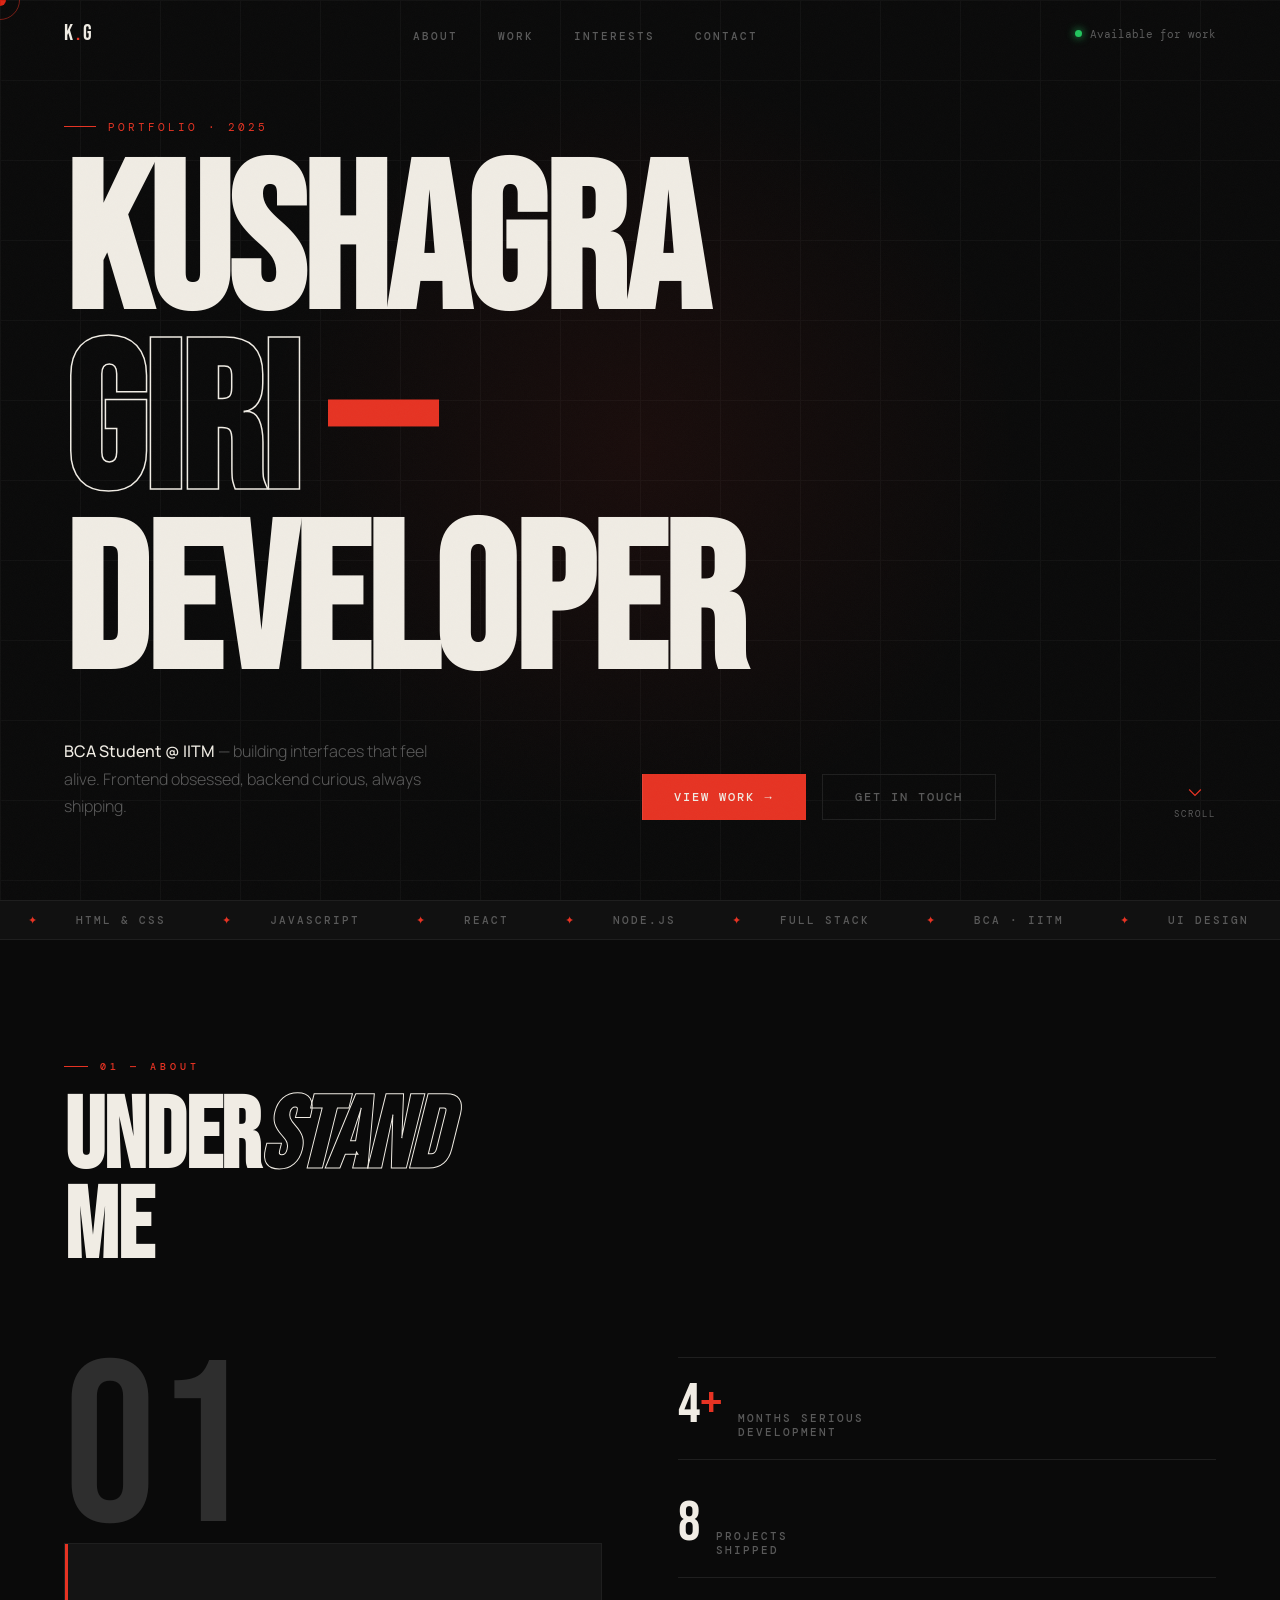
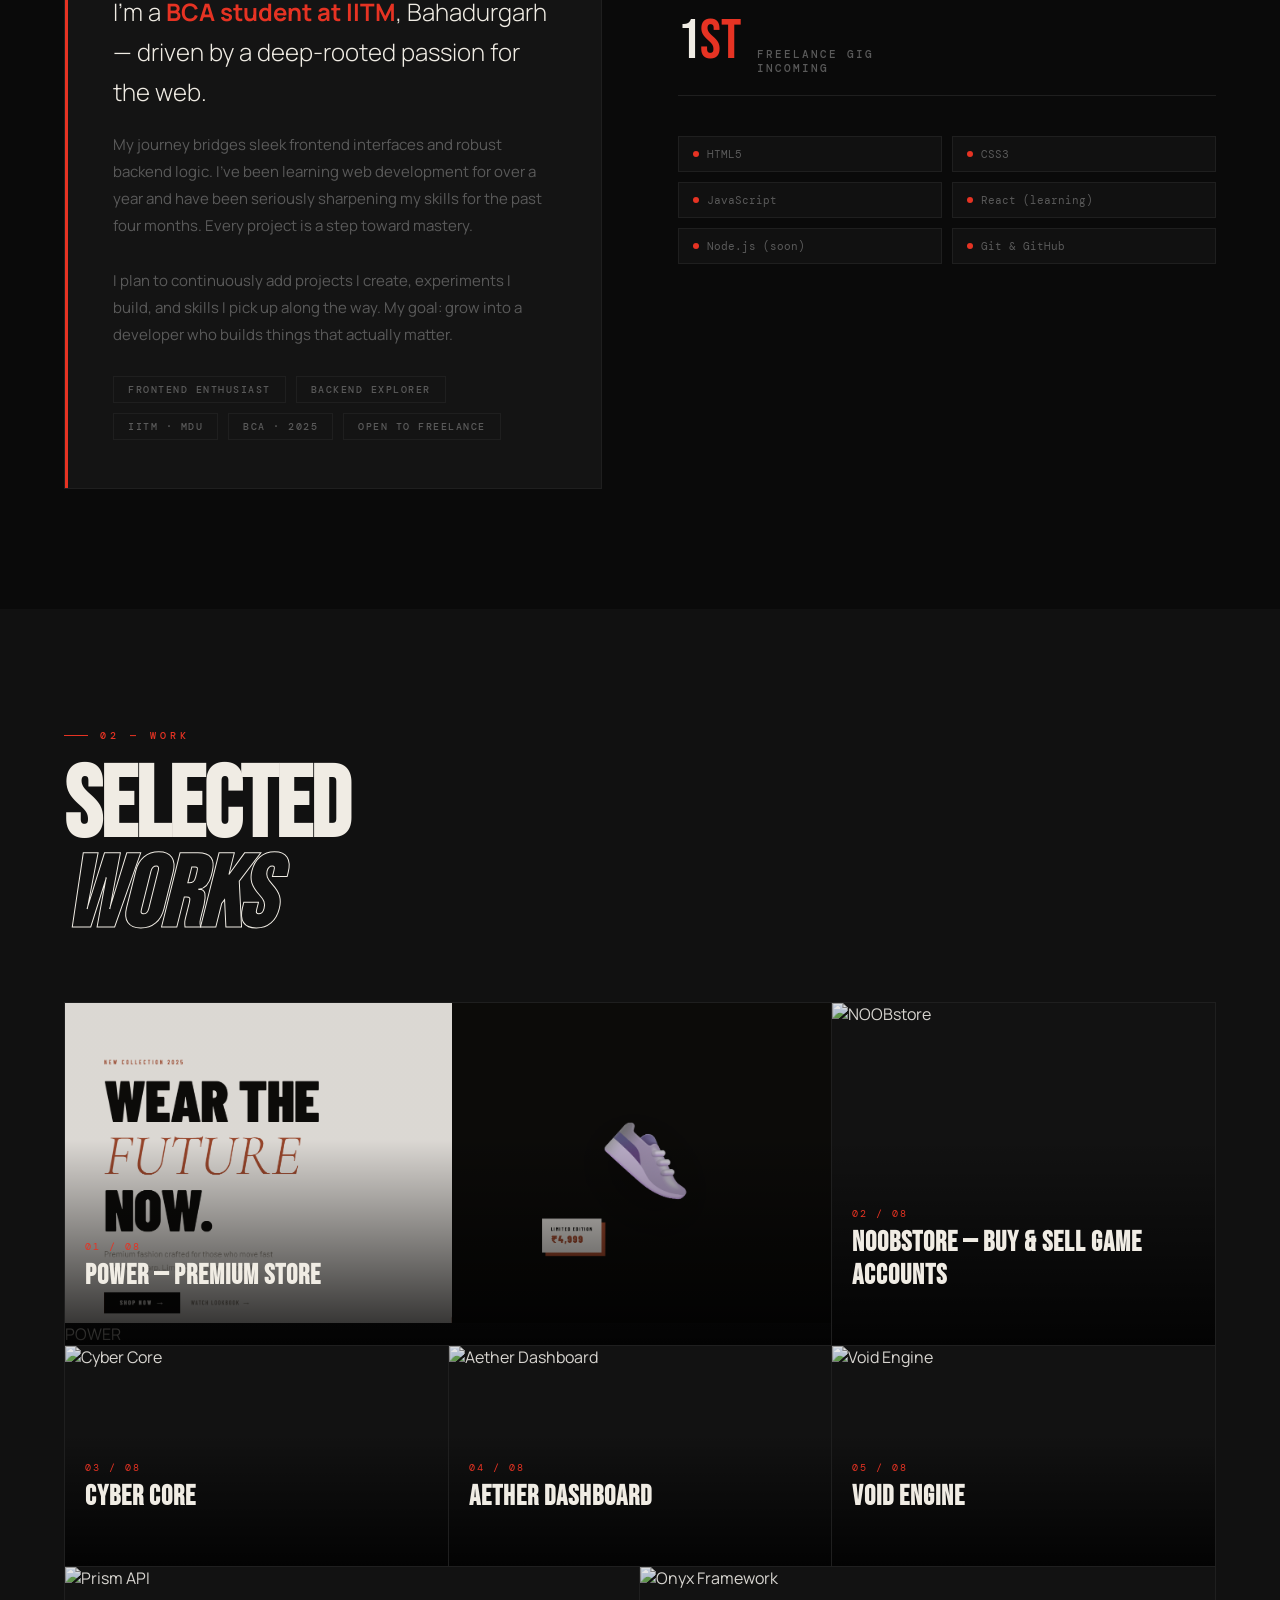
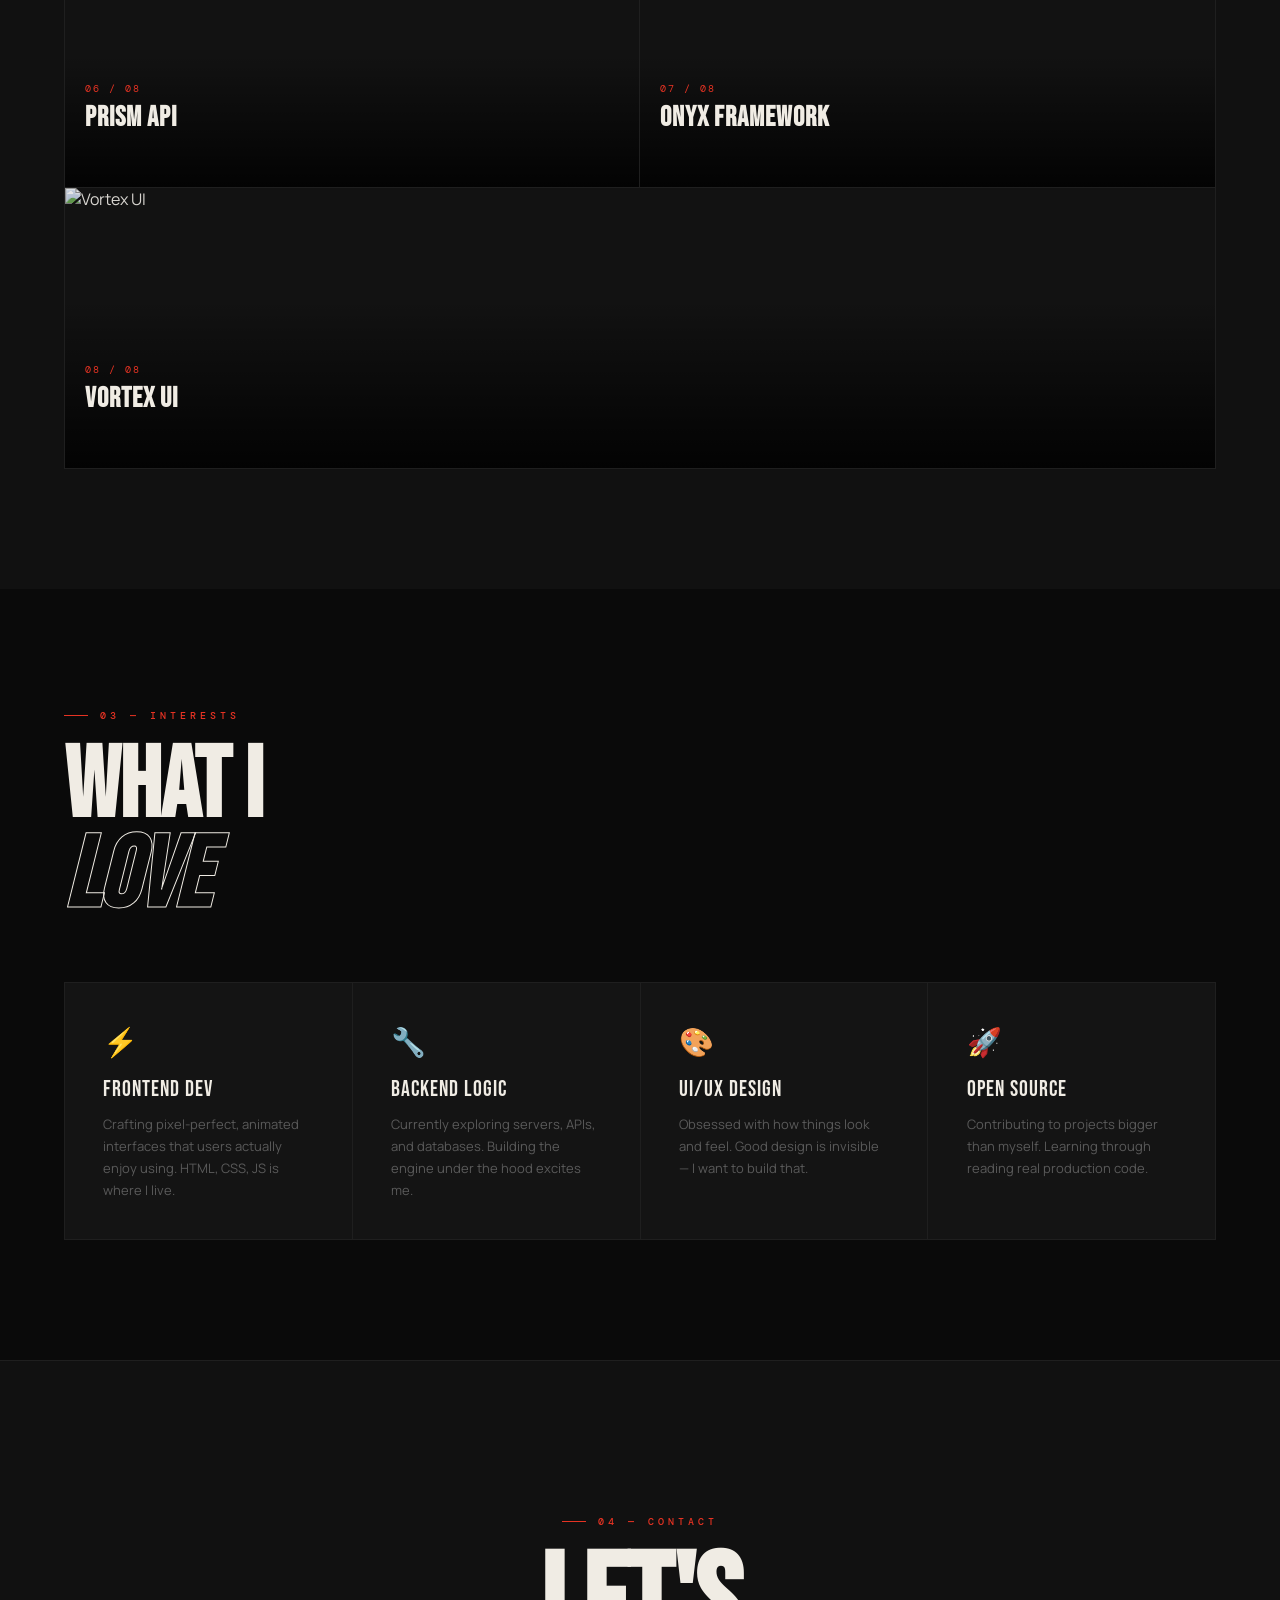
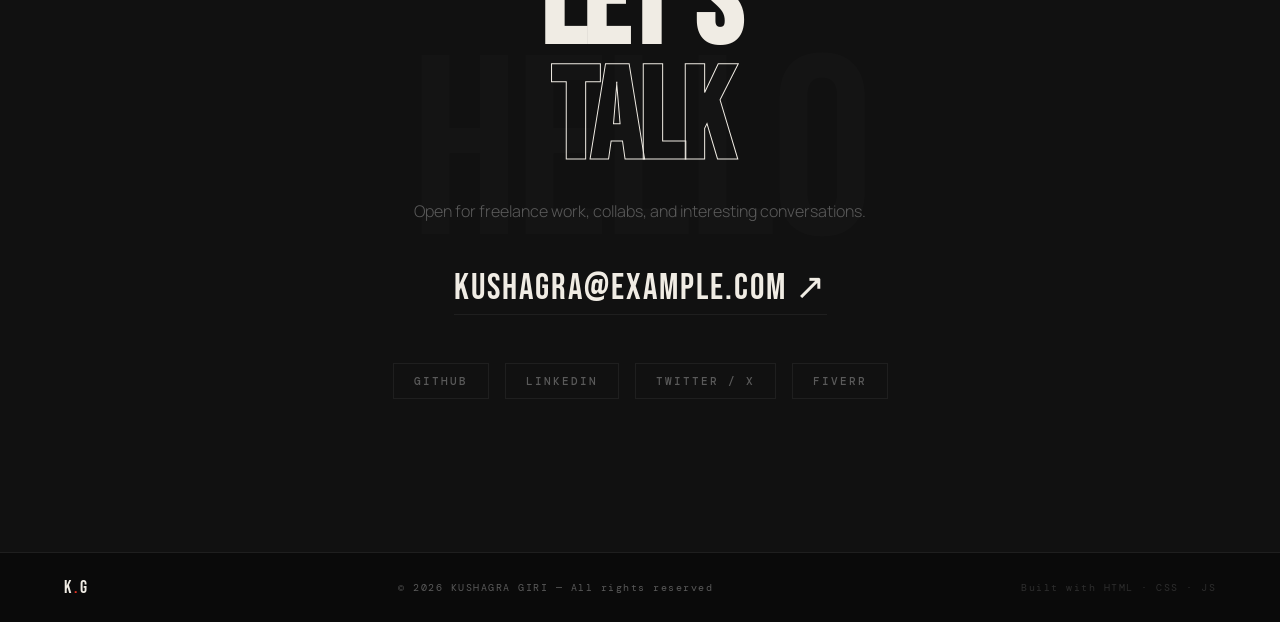
==== index.html @ 081596a1 "Update index.html" ====
<!DOCTYPE html>
<html lang="en">
<head>
<meta charset="UTF-8">
<meta name="viewport" content="width=device-width, initial-scale=1.0">
<title>Kushagra Giri — Developer</title>
<link rel="preconnect" href="https://fonts.googleapis.com">
<link href="https://fonts.googleapis.com/css2?family=Bebas+Neue&family=DM+Mono:ital,wght@0,300;0,400;0,500;1,300&family=Manrope:wght@300;400;500;600;700;800&display=swap" rel="stylesheet">
<style>

/* ══════════════════════════════════════
   RESET & ROOT
══════════════════════════════════════ */
*, *::before, *::after { margin:0; padding:0; box-sizing:border-box; }

:root {
  --bg:      #0a0a0a;
  --surface: #111111;
  --card:    #141414;
  --border:  #1f1f1f;
  --red:     #e63323;
  --red-dim: rgba(230,51,35,0.12);
  --white:   #f0ece4;
  --mid:     #5a5a5a;
  --muted:   #2e2e2e;
  --ease:    cubic-bezier(0.16,1,0.3,1);
  --mono:    'DM Mono', monospace;
  --display: 'Bebas Neue', sans-serif;
  --body:    'Manrope', sans-serif;
}

html { scroll-behavior: smooth; }

body {
  background: var(--bg);
  color: var(--white);
  font-family: var(--body);
  font-weight: 400;
  overflow-x: hidden;
  cursor: none;
}

/* ══════════════════════════════════════
   CURSOR
══════════════════════════════════════ */
#cur {
  position: fixed; top:0; left:0; z-index:9999;
  width:12px; height:12px;
  background: var(--red);
  border-radius: 50%;
  pointer-events: none;
  transform: translate(-50%,-50%);
  transition: width .3s var(--ease), height .3s var(--ease);
  mix-blend-mode: difference;
}
#cur-ring {
  position: fixed; top:0; left:0; z-index:9998;
  width:40px; height:40px;
  border: 1px solid rgba(230,51,35,0.5);
  border-radius: 50%;
  pointer-events: none;
  transform: translate(-50%,-50%);
  transition: width .4s var(--ease), height .4s var(--ease);
}
body:has(a:hover) #cur,
body:has(button:hover) #cur { width:6px; height:6px; }
body:has(a:hover) #cur-ring,
body:has(button:hover) #cur-ring { width:56px; height:56px; }

@media (hover:none) { #cur, #cur-ring { display:none; } body { cursor:auto; } }

/* ══════════════════════════════════════
   NOISE OVERLAY
══════════════════════════════════════ */
body::before {
  content:'';
  position:fixed; inset:0; z-index:9990;
  pointer-events: none;
  opacity: 0.025;
  background-image: url("data:image/svg+xml,%3Csvg viewBox='0 0 256 256' xmlns='http://www.w3.org/2000/svg'%3E%3Cfilter id='noise'%3E%3CfeTurbulence type='fractalNoise' baseFrequency='0.9' numOctaves='4' stitchTiles='stitch'/%3E%3C/filter%3E%3Crect width='100%25' height='100%25' filter='url(%23noise)'/%3E%3C/svg%3E");
  background-size: 180px;
}

/* ══════════════════════════════════════
   NAVBAR
══════════════════════════════════════ */
.navbar {
  position: fixed; top:0; left:0; right:0; z-index:500;
  display: flex; align-items:center; justify-content:space-between;
  padding: 20px 5vw;
  transition: background .4s, border-color .4s;
  border-bottom: 1px solid transparent;
}
.navbar.scrolled {
  background: rgba(10,10,10,0.92);
  backdrop-filter: blur(16px);
  border-color: var(--border);
}

.nav-logo {
  font-family: var(--display);
  font-size: 22px;
  letter-spacing: 3px;
  color: var(--white);
  text-decoration: none;
}
.nav-logo span { color: var(--red); }

.nav-links {
  display: flex; gap:40px; list-style:none;
}
.nav-links a {
  font-family: var(--mono);
  font-size: 11px;
  font-weight: 500;
  letter-spacing: 2px;
  text-transform: uppercase;
  color: var(--mid);
  text-decoration: none;
  transition: color .2s;
  position: relative;
}
.nav-links a:hover { color: var(--white); }
.nav-links a::after {
  content:'';
  position:absolute; bottom:-3px; left:0;
  width:0; height:1px;
  background: var(--red);
  transition: width .3s var(--ease);
}
.nav-links a:hover::after { width:100%; }

.nav-status {
  display: flex; align-items:center; gap:8px;
  font-family: var(--mono);
  font-size: 11px;
  color: var(--mid);
}
.status-dot {
  width:7px; height:7px; border-radius:50%;
  background: #22c55e;
  box-shadow: 0 0 8px #22c55e;
  animation: pulse-dot 2s ease-in-out infinite;
}
@keyframes pulse-dot {
  0%,100% { opacity:1; }
  50%      { opacity:0.4; }
}

.hamburger {
  display:none; flex-direction:column; gap:5px;
  background:none; border:none; cursor:none;
}
.hamburger span { display:block; width:22px; height:1.5px; background:var(--white); transition: all .3s; }

/* ══════════════════════════════════════
   HERO
══════════════════════════════════════ */
.hero {
  min-height: 100vh;
  display: flex; align-items: flex-end;
  padding: 0 5vw clamp(48px,8vw,80px);
  position: relative;
  overflow: hidden;
}

/* background grid */
.hero::before {
  content:'';
  position:absolute; inset:0;
  background-image:
    linear-gradient(var(--border) 1px, transparent 1px),
    linear-gradient(90deg, var(--border) 1px, transparent 1px);
  background-size: 80px 80px;
  opacity:0.4;
  animation: gridMove 20s linear infinite;
}
@keyframes gridMove {
  from { background-position: 0 0; }
  to   { background-position: 80px 80px; }
}

/* big red circle accent */
.hero-glow {
  position: absolute;
  width: clamp(400px, 60vw, 900px);
  height: clamp(400px, 60vw, 900px);
  border-radius: 50%;
  background: radial-gradient(circle, rgba(230,51,35,0.07) 0%, transparent 70%);
  top: 50%; left: 50%;
  transform: translate(-50%,-50%);
  pointer-events: none;
}

.hero-inner { position:relative; z-index:2; width:100%; }

.hero-tag {
  font-family: var(--mono);
  font-size: 11px;
  letter-spacing: 3px;
  text-transform: uppercase;
  color: var(--red);
  margin-bottom: 24px;
  display: flex; align-items:center; gap:12px;
  animation: fadeUp .8s var(--ease) .1s both;
}
.hero-tag::before {
  content:'';
  display:block; width:32px; height:1px;
  background: var(--red);
}

.hero-title {
  font-family: var(--display);
  font-size: clamp(72px, 16vw, 220px);
  line-height: 0.88;
  letter-spacing: -2px;
  text-transform: uppercase;
  color: var(--white);
  animation: fadeUp .9s var(--ease) .25s both;
}
.hero-title .red-word { color: var(--red); }
.hero-title .outlined {
  -webkit-text-stroke: 1.5px var(--white);
  color: transparent;
}

.hero-bottom {
  display: flex;
  align-items: flex-end;
  justify-content: space-between;
  margin-top: 40px;
  flex-wrap: wrap;
  gap: 24px;
  animation: fadeUp .9s var(--ease) .4s both;
}
.hero-desc {
  font-size: clamp(14px, 1.5vw, 16px);
  color: var(--mid);
  line-height: 1.7;
  max-width: 400px;
  font-weight: 300;
}
.hero-desc span { color: var(--white); font-weight:500; }

.hero-cta {
  display: flex; gap:16px; flex-wrap:wrap;
}

.btn-primary {
  display: inline-flex; align-items:center; gap:10px;
  padding: 14px 32px;
  background: var(--red); color: var(--white);
  font-family: var(--mono);
  font-size: 12px; font-weight:500;
  letter-spacing: 2px; text-transform: uppercase;
  border: none; cursor:none; text-decoration:none;
  position:relative; overflow:hidden;
  transition: transform .2s;
}
.btn-primary::before {
  content:'';
  position:absolute; inset:0;
  background: rgba(255,255,255,0.1);
  transform: translateX(-100%);
  transition: transform .4s var(--ease);
}
.btn-primary:hover::before { transform:translateX(0); }
.btn-primary:hover { transform: translateY(-2px); }

.btn-outline {
  display: inline-flex; align-items:center; gap:10px;
  padding: 14px 32px;
  background: transparent; color: var(--mid);
  border: 1px solid var(--border);
  font-family: var(--mono);
  font-size: 12px; font-weight:500;
  letter-spacing: 2px; text-transform: uppercase;
  cursor:none; text-decoration:none;
  transition: all .3s;
}
.btn-outline:hover { border-color: var(--white); color: var(--white); }

.scroll-arrow {
  display:flex; flex-direction:column; align-items:center; gap:6px;
  font-family: var(--mono); font-size:9px;
  letter-spacing:2px; text-transform:uppercase; color:var(--mid);
  animation: bounce 2s ease-in-out infinite;
}
.scroll-arrow svg {
  width:20px; height:20px;
  stroke:var(--red); stroke-width:1.5; fill:none;
}
@keyframes bounce {
  0%,100% { transform:translateY(0); }
  50%      { transform:translateY(8px); }
}

/* ══════════════════════════════════════
   MARQUEE
══════════════════════════════════════ */
.marquee-bar {
  border-top: 1px solid var(--border);
  border-bottom: 1px solid var(--border);
  overflow: hidden;
  padding: 12px 0;
  background: var(--surface);
}
.marquee-track {
  display:flex; gap:0;
  animation: marquee 18s linear infinite;
  white-space:nowrap;
}
.marquee-item {
  flex-shrink:0;
  font-family: var(--mono);
  font-size: 11px; font-weight:500;
  letter-spacing:2px; text-transform:uppercase;
  color: var(--mid);
  padding: 0 28px;
}
.marquee-item span { color:var(--red); margin-right:28px; }
@keyframes marquee {
  from { transform:translateX(0); }
  to   { transform:translateX(-50%); }
}

/* ══════════════════════════════════════
   SECTIONS SHARED
══════════════════════════════════════ */
section { padding: clamp(64px,10vw,120px) 5vw; }

.sec-eyebrow {
  font-family: var(--mono);
  font-size: 10px; font-weight:500;
  letter-spacing:4px; text-transform:uppercase;
  color: var(--red);
  display:flex; align-items:center; gap:12px;
  margin-bottom:20px;
}
.sec-eyebrow::before {
  content:''; display:block;
  width:24px; height:1px; background:var(--red);
}

.sec-title {
  font-family: var(--display);
  font-size: clamp(48px, 8vw, 100px);
  line-height: 0.9;
  letter-spacing:-1px;
  text-transform:uppercase;
}
.sec-title em {
  font-style:italic;
  -webkit-text-stroke:1px var(--white);
  color:transparent;
  font-family: var(--display);
}

/* reveal */
.reveal {
  opacity:0; transform:translateY(40px);
  transition: opacity .8s var(--ease), transform .8s var(--ease);
}
.reveal.visible { opacity:1; transform:translateY(0); }
.rd1 { transition-delay:.1s; }
.rd2 { transition-delay:.2s; }
.rd3 { transition-delay:.3s; }
.rd4 { transition-delay:.4s; }

/* ══════════════════════════════════════
   ABOUT
══════════════════════════════════════ */
.about-wrap {
  display: grid;
  grid-template-columns: 1fr 1fr;
  gap: clamp(40px, 6vw, 80px);
  align-items: start;
  margin-top: clamp(40px,5vw,64px);
}

.about-left { }

.about-number {
  font-family: var(--display);
  font-size: clamp(100px, 18vw, 240px);
  line-height: 1;
  color: var(--muted);
  margin-bottom: -24px;
}

.about-card {
  background: var(--card);
  border: 1px solid var(--border);
  padding: clamp(28px,4vw,48px);
  position:relative; overflow:hidden;
}
.about-card::before {
  content:'';
  position:absolute; top:0; left:0;
  width:3px; height:100%;
  background: var(--red);
}

.about-intro {
  font-size: clamp(18px,2vw,24px);
  font-weight: 300;
  line-height: 1.65;
  color: var(--white);
  margin-bottom: 20px;
}
.about-intro strong { color:var(--red); font-weight:700; }

.about-body {
  font-size: 15px;
  color: var(--mid);
  line-height: 1.8;
  margin-bottom: 28px;
}

.tags {
  display:flex; flex-wrap:wrap; gap:10px;
  margin-top: 24px;
}
.tags span {
  padding: 6px 14px;
  border: 1px solid var(--border);
  font-family: var(--mono);
  font-size: 10px; font-weight:500;
  letter-spacing:1.5px; text-transform:uppercase;
  color: var(--mid);
  transition: all .2s;
}
.tags span:hover {
  border-color: var(--red);
  color: var(--red);
}

.about-right {
  display:flex; flex-direction:column; gap:16px;
  padding-top: 20px;
}

.stat-row {
  display:flex; align-items:baseline; gap:16px;
  padding: 20px 0;
  border-bottom: 1px solid var(--border);
}
.stat-row:first-child { border-top: 1px solid var(--border); }
.stat-num {
  font-family: var(--display);
  font-size: clamp(36px,5vw,56px);
  color: var(--white);
  line-height:1;
}
.stat-label {
  font-family: var(--mono);
  font-size: 11px; font-weight:500;
  letter-spacing:2px; text-transform:uppercase;
  color: var(--mid);
}

.skill-grid {
  margin-top: 24px;
  display: grid; grid-template-columns: 1fr 1fr; gap:10px;
}
.skill-pill {
  padding: 10px 14px;
  background: var(--surface);
  border: 1px solid var(--border);
  font-family: var(--mono);
  font-size: 11px; font-weight:400;
  color: var(--mid);
  display:flex; align-items:center; gap:8px;
  transition: all .2s;
}
.skill-pill:hover { border-color: var(--red); color:var(--white); }
.skill-dot { width:6px; height:6px; border-radius:50%; background:var(--red); }

/* ══════════════════════════════════════
   PROJECTS
══════════════════════════════════════ */
.projects-section { background: var(--surface); }

.projects-header {
  display:flex; align-items:flex-end; justify-content:space-between;
  flex-wrap:wrap; gap:20px;
  margin-bottom: clamp(40px,5vw,60px);
}

.projects-grid {
  display: grid;
  grid-template-columns: repeat(12, 1fr);
  gap: 1px;
  background: var(--border);
  border: 1px solid var(--border);
}

.project-card {
  background: var(--card);
  position:relative; overflow:hidden;
  cursor:none;
  transition: background .3s;
}
.project-card:hover { background: #1a1a1a; }

/* Sizing pattern — editorial asymmetric */
.project-card:nth-child(1) { grid-column: span 8; }
.project-card:nth-child(2) { grid-column: span 4; }
.project-card:nth-child(3) { grid-column: span 4; }
.project-card:nth-child(4) { grid-column: span 4; }
.project-card:nth-child(5) { grid-column: span 4; }
.project-card:nth-child(6) { grid-column: span 6; }
.project-card:nth-child(7) { grid-column: span 6; }
.project-card:nth-child(8) { grid-column: span 12; }

.project-img {
  width:100%; height: 220px;
  object-fit:cover;
  filter: grayscale(30%);
  transition: filter .5s var(--ease), transform .6s var(--ease);
  display:block;
}
.project-card:nth-child(1) .project-img { height:320px; }
.project-card:nth-child(8) .project-img { height:280px; }
.project-card:hover .project-img { filter:grayscale(0%); transform:scale(1.03); }

.project-overlay {
  position:absolute; inset:0;
  background: linear-gradient(to top, rgba(0,0,0,0.85) 0%, rgba(0,0,0,0.1) 60%);
  transition: background .3s;
}
.project-card:hover .project-overlay {
  background: linear-gradient(to top, rgba(10,10,10,0.95) 0%, rgba(10,10,10,0.3) 60%);
}

.project-body {
  position:absolute; bottom:0; left:0; right:0;
  padding: 20px;
  transform:translateY(4px);
  transition: transform .4s var(--ease);
}
.project-card:hover .project-body { transform:translateY(0); }

.project-index {
  font-family: var(--mono);
  font-size: 10px; color:var(--red);
  letter-spacing:2px; margin-bottom:6px;
}

.project-title {
  font-family: var(--display);
  font-size: clamp(18px,2.5vw,28px);
  letter-spacing:1px;
  text-transform:uppercase;
  color:var(--white);
  margin-bottom:10px;
}

.btn-case {
  display:inline-flex; align-items:center; gap:6px;
  padding: 6px 14px;
  background:transparent;
  border: 1px solid rgba(255,255,255,0.2);
  font-family: var(--mono);
  font-size:10px; font-weight:500;
  letter-spacing:2px; text-transform:uppercase;
  color: var(--mid);
  cursor:none;
  opacity:0;
  transform: translateY(8px);
  transition: all .3s var(--ease);
}
.project-card:hover .btn-case {
  opacity:1; transform:translateY(0);
  border-color: var(--red); color:var(--red);
}
.btn-case::after { content:'→'; }

/* ══════════════════════════════════════
   INTERESTS
══════════════════════════════════════ */
.interests-grid {
  display:grid;
  grid-template-columns: repeat(auto-fill, minmax(240px,1fr));
  gap:1px;
  background:var(--border);
  border:1px solid var(--border);
  margin-top: clamp(40px,5vw,60px);
}
.interest-item {
  background: var(--card);
  padding: clamp(24px,3vw,40px);
  transition: background .3s;
  position:relative; overflow:hidden;
}
.interest-item::after {
  content:'';
  position:absolute; bottom:0; left:0;
  width:0; height:2px;
  background: var(--red);
  transition: width .4s var(--ease);
}
.interest-item:hover { background:#161616; }
.interest-item:hover::after { width:100%; }

.interest-icon { font-size:28px; margin-bottom:16px; }
.interest-name {
  font-family: var(--display);
  font-size: 22px; letter-spacing:1px;
  text-transform:uppercase; color:var(--white);
  margin-bottom:10px;
}
.interest-desc { font-size:13px; color:var(--mid); line-height:1.7; }

/* ══════════════════════════════════════
   CONTACT / FOOTER
══════════════════════════════════════ */
.contact-section {
  background: var(--surface);
  border-top: 1px solid var(--border);
  text-align:center;
  padding: clamp(80px,12vw,160px) 5vw;
  position:relative; overflow:hidden;
}
.contact-section::before {
  content:'HELLO';
  position:absolute;
  font-family: var(--display);
  font-size: clamp(120px,20vw,280px);
  color: rgba(255,255,255,0.015);
  top:50%; left:50%;
  transform:translate(-50%,-50%);
  pointer-events:none;
  white-space:nowrap;
  letter-spacing:-4px;
}

.contact-title {
  font-family: var(--display);
  font-size: clamp(52px,10vw,130px);
  line-height:0.9; letter-spacing:-2px;
  text-transform:uppercase;
  margin-bottom:20px;
  position:relative; z-index:1;
}
.contact-title .outlined {
  -webkit-text-stroke:1px var(--white);
  color:transparent;
}

.contact-sub {
  font-size:16px; color:var(--mid);
  margin-bottom:40px; line-height:1.7;
  font-weight:300;
  position:relative; z-index:1;
}

.contact-email {
  display:inline-flex; align-items:center; gap:12px;
  font-family: var(--display);
  font-size: clamp(20px,3vw,36px);
  letter-spacing:2px;
  color:var(--white);
  text-decoration:none;
  border-bottom:1px solid var(--border);
  padding-bottom:4px;
  transition: border-color .3s, color .3s;
  margin-bottom:48px;
  position:relative; z-index:1;
}
.contact-email:hover { border-color:var(--red); color:var(--red); }

.social-row {
  display:flex; justify-content:center; gap:16px;
  flex-wrap:wrap;
  position:relative; z-index:1;
}
.social-link {
  padding: 10px 20px;
  border: 1px solid var(--border);
  font-family: var(--mono);
  font-size:11px; font-weight:500;
  letter-spacing:2px; text-transform:uppercase;
  color:var(--mid); text-decoration:none;
  transition: all .2s;
}
.social-link:hover { border-color:var(--red); color:var(--red); }

footer {
  background: var(--bg);
  border-top: 1px solid var(--border);
  padding: 24px 5vw;
  display:flex; align-items:center; justify-content:space-between;
  flex-wrap:wrap; gap:12px;
}
.footer-logo {
  font-family:var(--display);
  font-size:18px; letter-spacing:3px;
  color:var(--white); text-decoration:none;
}
.footer-logo span { color:var(--red); }
.footer-copy {
  font-family:var(--mono);
  font-size:10px; color:var(--mid);
  letter-spacing:1.5px;
}

/* ══════════════════════════════════════
   ANIMATIONS
══════════════════════════════════════ */
@keyframes fadeUp {
  from { opacity:0; transform:translateY(30px); }
  to   { opacity:1; transform:translateY(0); }
}

/* ══════════════════════════════════════
   RESPONSIVE
══════════════════════════════════════ */
@media (max-width: 900px) {
  .about-wrap { grid-template-columns:1fr; }
  .about-number { font-size: clamp(80px, 18vw, 140px); }
  .projects-grid { grid-template-columns: 1fr 1fr; background:transparent; gap:12px; border:none; }
  .project-card { grid-column:span 1 !important; border:1px solid var(--border); }
  .project-img, .project-card:nth-child(1) .project-img,
  .project-card:nth-child(8) .project-img { height:200px; }
  .nav-links { display:none; }
  .hamburger { display:flex; }
  .nav-status { display:none; }
}
@media (max-width: 600px) {
  .projects-grid { grid-template-columns:1fr; }
  .hero-title { font-size: clamp(56px,14vw,100px); }
  .interests-grid { grid-template-columns:1fr; }
  footer { flex-direction:column; text-align:center; }
  .hero-bottom { flex-direction:column; align-items:flex-start; }
}

</style>
</head>
<body>

<!-- Cursor -->
<div id="cur"></div>
<div id="cur-ring"></div>

<!-- ══ NAVBAR ══ -->
<nav class="navbar" id="navbar">
  <a href="#" class="nav-logo">K<span>.</span>G</a>
  <ul class="nav-links">
    <li><a href="#about">About</a></li>
    <li><a href="#projects">Work</a></li>
    <li><a href="#interests">Interests</a></li>
    <li><a href="#contact">Contact</a></li>
  </ul>
  <div class="nav-status">
    <div class="status-dot"></div>
    Available for work
  </div>
  <button class="hamburger" id="ham">
    <span></span><span></span><span></span>
  </button>
</nav>

<!-- ══ HERO ══ -->
<section class="hero">
  <div class="hero-glow"></div>
  <div class="hero-inner">
    <div class="hero-tag">Portfolio · 2025</div>
    <h1 class="hero-title">
      KUSHAGRA<br>
      <span class="outlined">GIRI</span>&nbsp;<span class="red-word">—</span><br>
      DEVELOPER
    </h1>
    <div class="hero-bottom">
      <p class="hero-desc">
        <span>BCA Student @ IITM</span> — building interfaces that feel alive. Frontend obsessed, backend curious, always shipping.
      </p>
      <div class="hero-cta">
        <a href="#projects" class="btn-primary">View Work →</a>
        <a href="#contact" class="btn-outline">Get in Touch</a>
      </div>
      <div class="scroll-arrow">
        <svg viewBox="0 0 24 24"><path d="M19 9l-7 7-7-7"/></svg>
        Scroll
      </div>
    </div>
  </div>
</section>

<!-- ══ MARQUEE ══ -->
<div class="marquee-bar">
  <div class="marquee-track">
    <span class="marquee-item"><span>✦</span> HTML &amp; CSS</span>
    <span class="marquee-item"><span>✦</span> JavaScript</span>
    <span class="marquee-item"><span>✦</span> React</span>
    <span class="marquee-item"><span>✦</span> Node.js</span>
    <span class="marquee-item"><span>✦</span> Full Stack</span>
    <span class="marquee-item"><span>✦</span> BCA · IITM</span>
    <span class="marquee-item"><span>✦</span> UI Design</span>
    <span class="marquee-item"><span>✦</span> Open to Freelance</span>
    <span class="marquee-item"><span>✦</span> HTML &amp; CSS</span>
    <span class="marquee-item"><span>✦</span> JavaScript</span>
    <span class="marquee-item"><span>✦</span> React</span>
    <span class="marquee-item"><span>✦</span> Node.js</span>
    <span class="marquee-item"><span>✦</span> Full Stack</span>
    <span class="marquee-item"><span>✦</span> BCA · IITM</span>
    <span class="marquee-item"><span>✦</span> UI Design</span>
    <span class="marquee-item"><span>✦</span> Open to Freelance</span>
  </div>
</div>

<!-- ══ ABOUT ══ -->
<section id="about">
  <div class="sec-eyebrow reveal">01 — About</div>
  <h2 class="sec-title reveal rd1">UNDER<em>STAND</em><br>ME</h2>
  <div class="about-wrap">
    <div class="about-left reveal rd2">
      <div class="about-number">01</div>
      <div class="about-card">
        <p class="about-intro">
          I'm a <strong>BCA student at IITM</strong>, Bahadurgarh — driven by a deep-rooted passion for the web.
        </p>
        <p class="about-body">
          My journey bridges sleek frontend interfaces and robust backend logic. I've been learning web development for over a year and have been seriously sharpening my skills for the past four months. Every project is a step toward mastery.
        </p>
        <p class="about-body">
          I plan to continuously add projects I create, experiments I build, and skills I pick up along the way. My goal: grow into a developer who builds things that actually matter.
        </p>
        <div class="tags">
          <span>Frontend Enthusiast</span>
          <span>Backend Explorer</span>
          <span>IITM · MDU</span>
          <span>BCA · 2025</span>
          <span>Open to Freelance</span>
        </div>
      </div>
    </div>
    <div class="about-right reveal rd3">
      <div class="stat-row">
        <div class="stat-num">4<span style="color:var(--red)">+</span></div>
        <div class="stat-label">Months serious<br>development</div>
      </div>
      <div class="stat-row">
        <div class="stat-num">8</div>
        <div class="stat-label">Projects<br>shipped</div>
      </div>
      <div class="stat-row">
        <div class="stat-num">1<span style="color:var(--red)">st</span></div>
        <div class="stat-label">Freelance gig<br>incoming</div>
      </div>
      <div class="skill-grid">
        <div class="skill-pill"><div class="skill-dot"></div>HTML5</div>
        <div class="skill-pill"><div class="skill-dot"></div>CSS3</div>
        <div class="skill-pill"><div class="skill-dot"></div>JavaScript</div>
        <div class="skill-pill"><div class="skill-dot"></div>React (learning)</div>
        <div class="skill-pill"><div class="skill-dot"></div>Node.js (soon)</div>
        <div class="skill-pill"><div class="skill-dot"></div>Git & GitHub</div>
      </div>
    </div>
  </div>
</section>

<!-- ══ PROJECTS ══ -->
<section class="projects-section" id="projects">
  <div class="projects-header">
    <div>
      <div class="sec-eyebrow reveal">02 — Work</div>
      <h2 class="sec-title reveal rd1">SELECTED<br><em>WORKS</em></h2>
    </div>
<a href="PROJECT/E-commerce/index.html">
  <button class="btn-case">View Case</button>
</a>
  </div>

  <div class="projects-grid">

    <article class="project-card reveal">
      <img class="project-img" src="PROJECT/E-commerce/image.png" alt="Neural Interface">
      <div class="project-overlay"></div>POWER
      <div class="project-body">
        <div class="project-index">01 / 08</div>
        <h3 class="project-title">POWER — Premium Store </h3>
    <a class="btn-case" href="PROJECT/E-commerce/index.html">View Case</a>
    </article>

    <article class="project-card reveal rd1">
      <img class="project-img" src="PROJECT/GAME-STORE/index.png" alt="NOOBstore">
      <div class="project-overlay"></div>
      <div class="project-body">
        <div class="project-index">02 / 08</div>
        <h3 class="project-title">NOOBstore — Buy & Sell Game Accounts</h3>
        <a href="PROJECT/GAME-STORE/index.html" class="btn-case">View Case</a>
      </div>
    </article>

    <article class="project-card reveal rd2">
      <img class="project-img" src="https://lh3.googleusercontent.com/aida-public/[base64]" alt="Cyber Core">
      <div class="project-overlay"></div>
      <div class="project-body">
        <div class="project-index">03 / 08</div>
        <h3 class="project-title">Cyber Core</h3>
        <button class="btn-case">View Case</button>
      </div>
    </article>

    <article class="project-card reveal rd1">
      <img class="project-img" src="https://lh3.googleusercontent.com/aida-public/[base64]" alt="Aether Dashboard">
      <div class="project-overlay"></div>
      <div class="project-body">
        <div class="project-index">04 / 08</div>
        <h3 class="project-title">Aether Dashboard</h3>
        <button class="btn-case">View Case</button>
      </div>
    </article>

    <article class="project-card reveal rd2">
      <img class="project-img" src="https://lh3.googleusercontent.com/aida-public/[base64]" alt="Void Engine">
      <div class="project-overlay"></div>
      <div class="project-body">
        <div class="project-index">05 / 08</div>
        <h3 class="project-title">Void Engine</h3>
        <button class="btn-case">View Case</button>
      </div>
    </article>

    <article class="project-card reveal">
      <img class="project-img" src="https://lh3.googleusercontent.com/aida-public/[base64]" alt="Prism API">
      <div class="project-overlay"></div>
      <div class="project-body">
        <div class="project-index">06 / 08</div>
        <h3 class="project-title">Prism API</h3>
        <button class="btn-case">View Case</button>
      </div>
    </article>

    <article class="project-card reveal rd1">
      <img class="project-img" src="https://lh3.googleusercontent.com/aida-public/[base64]" alt="Onyx Framework">
      <div class="project-overlay"></div>
      <div class="project-body">
        <div class="project-index">07 / 08</div>
        <h3 class="project-title">Onyx Framework</h3>
        <button class="btn-case">View Case</button>
      </div>
    </article>

    <article class="project-card reveal rd2">
      <img class="project-img" src="https://lh3.googleusercontent.com/aida-public/[base64]" alt="Vortex UI">
      <div class="project-overlay"></div>
      <div class="project-body">
        <div class="project-index">08 / 08</div>
        <h3 class="project-title">Vortex UI</h3>
        <button class="btn-case">View Case</button>
      </div>
    </article>

  </div>
</section>

<!-- ══ INTERESTS ══ -->
<section id="interests">
  <div class="sec-eyebrow reveal">03 — Interests</div>
  <h2 class="sec-title reveal rd1">WHAT I<br><em>LOVE</em></h2>
  <div class="interests-grid">
    <div class="interest-item reveal">
      <div class="interest-icon">⚡</div>
      <div class="interest-name">Frontend Dev</div>
      <div class="interest-desc">Crafting pixel-perfect, animated interfaces that users actually enjoy using. HTML, CSS, JS is where I live.</div>
    </div>
    <div class="interest-item reveal rd1">
      <div class="interest-icon">🔧</div>
      <div class="interest-name">Backend Logic</div>
      <div class="interest-desc">Currently exploring servers, APIs, and databases. Building the engine under the hood excites me.</div>
    </div>
    <div class="interest-item reveal rd2">
      <div class="interest-icon">🎨</div>
      <div class="interest-name">UI/UX Design</div>
      <div class="interest-desc">Obsessed with how things look and feel. Good design is invisible — I want to build that.</div>
    </div>
    <div class="interest-item reveal rd3">
      <div class="interest-icon">🚀</div>
      <div class="interest-name">Open Source</div>
      <div class="interest-desc">Contributing to projects bigger than myself. Learning through reading real production code.</div>
    </div>
  </div>
</section>

<!-- ══ CONTACT ══ -->
<section class="contact-section" id="contact">
  <div class="sec-eyebrow reveal" style="justify-content:center">04 — Contact</div>
  <h2 class="contact-title reveal">
    LET'S<br>
    <span class="outlined">TALK</span>
  </h2>
  <p class="contact-sub reveal">Open for freelance work, collabs, and interesting conversations.</p>
  <a class="contact-email reveal" href="mailto:kushagra@example.com">
    kushagra@example.com ↗
  </a>
  <div class="social-row reveal">
    <a class="social-link" href="#">GitHub</a>
    <a class="social-link" href="#">LinkedIn</a>
    <a class="social-link" href="#">Twitter / X</a>
    <a class="social-link" href="#">Fiverr</a>
  </div>
</section>

<!-- ══ FOOTER ══ -->
<footer>
  <a href="#" class="footer-logo">K<span>.</span>G</a>
  <span class="footer-copy">© 2026 KUSHAGRA GIRI — All rights reserved</span>
  <span class="footer-copy" style="color:var(--muted)">Built with HTML · CSS · JS</span>
</footer>

<script>
/* Cursor */
const cur = document.getElementById('cur');
const ring = document.getElementById('cur-ring');
let mx=0, my=0, rx=0, ry=0;
document.addEventListener('mousemove', e => { mx=e.clientX; my=e.clientY; });
(function tick(){
  cur.style.left = mx+'px'; cur.style.top = my+'px';
  rx += (mx-rx)*0.11; ry += (my-ry)*0.11;
  ring.style.left = rx+'px'; ring.style.top = ry+'px';
  requestAnimationFrame(tick);
})();

/* Navbar scroll */
const nav = document.getElementById('navbar');
window.addEventListener('scroll', () => nav.classList.toggle('scrolled', scrollY > 60));

/* Scroll reveal */
const obs = new IntersectionObserver(entries => {
  entries.forEach(e => { if(e.isIntersecting) e.target.classList.add('visible'); });
}, { threshold:0.1, rootMargin:'0px 0px -40px 0px' });
document.querySelectorAll('.reveal').forEach(el => obs.observe(el));

/* Smooth anchor scroll */
document.querySelectorAll('a[href^="#"]').forEach(a => {
  a.addEventListener('click', e => {
    const t = document.querySelector(a.getAttribute('href'));
    if(t){ e.preventDefault(); t.scrollIntoView({ behavior:'smooth' }); }
  });
});
</script>
</body>
</html>
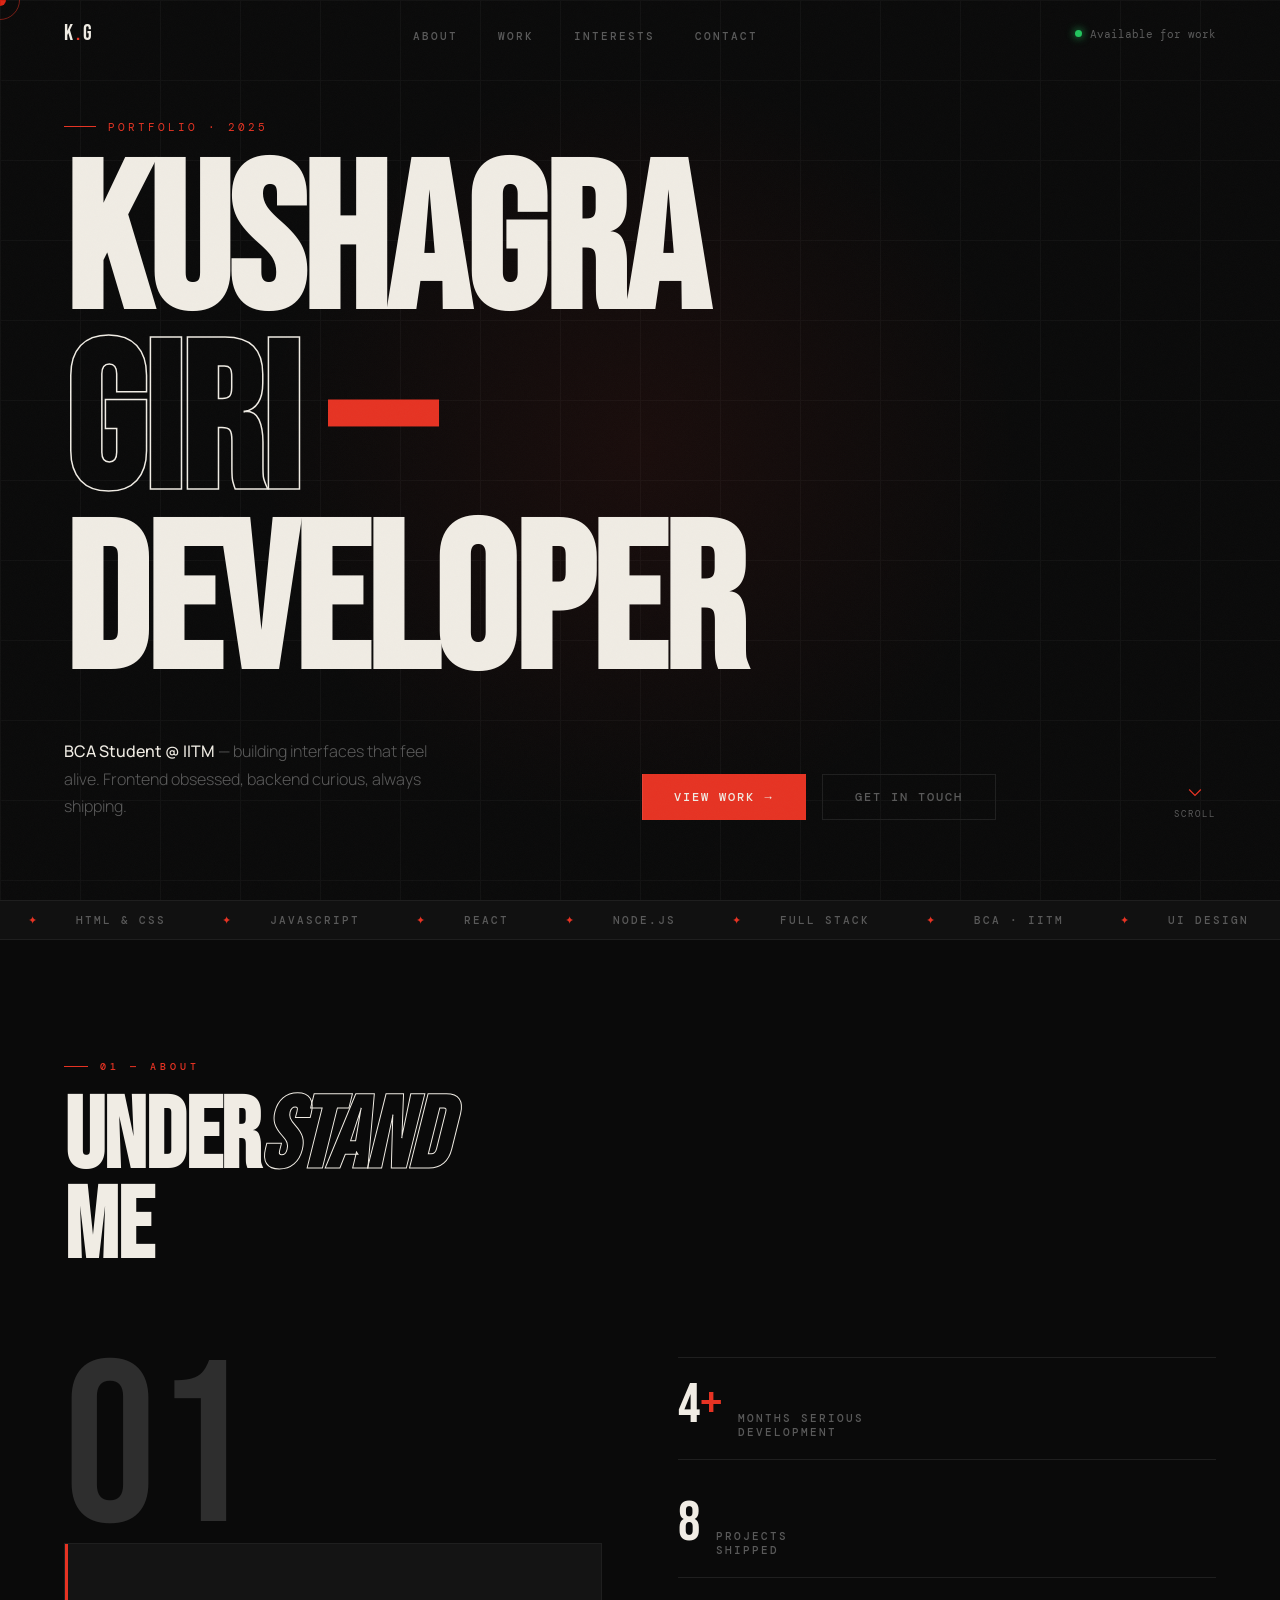
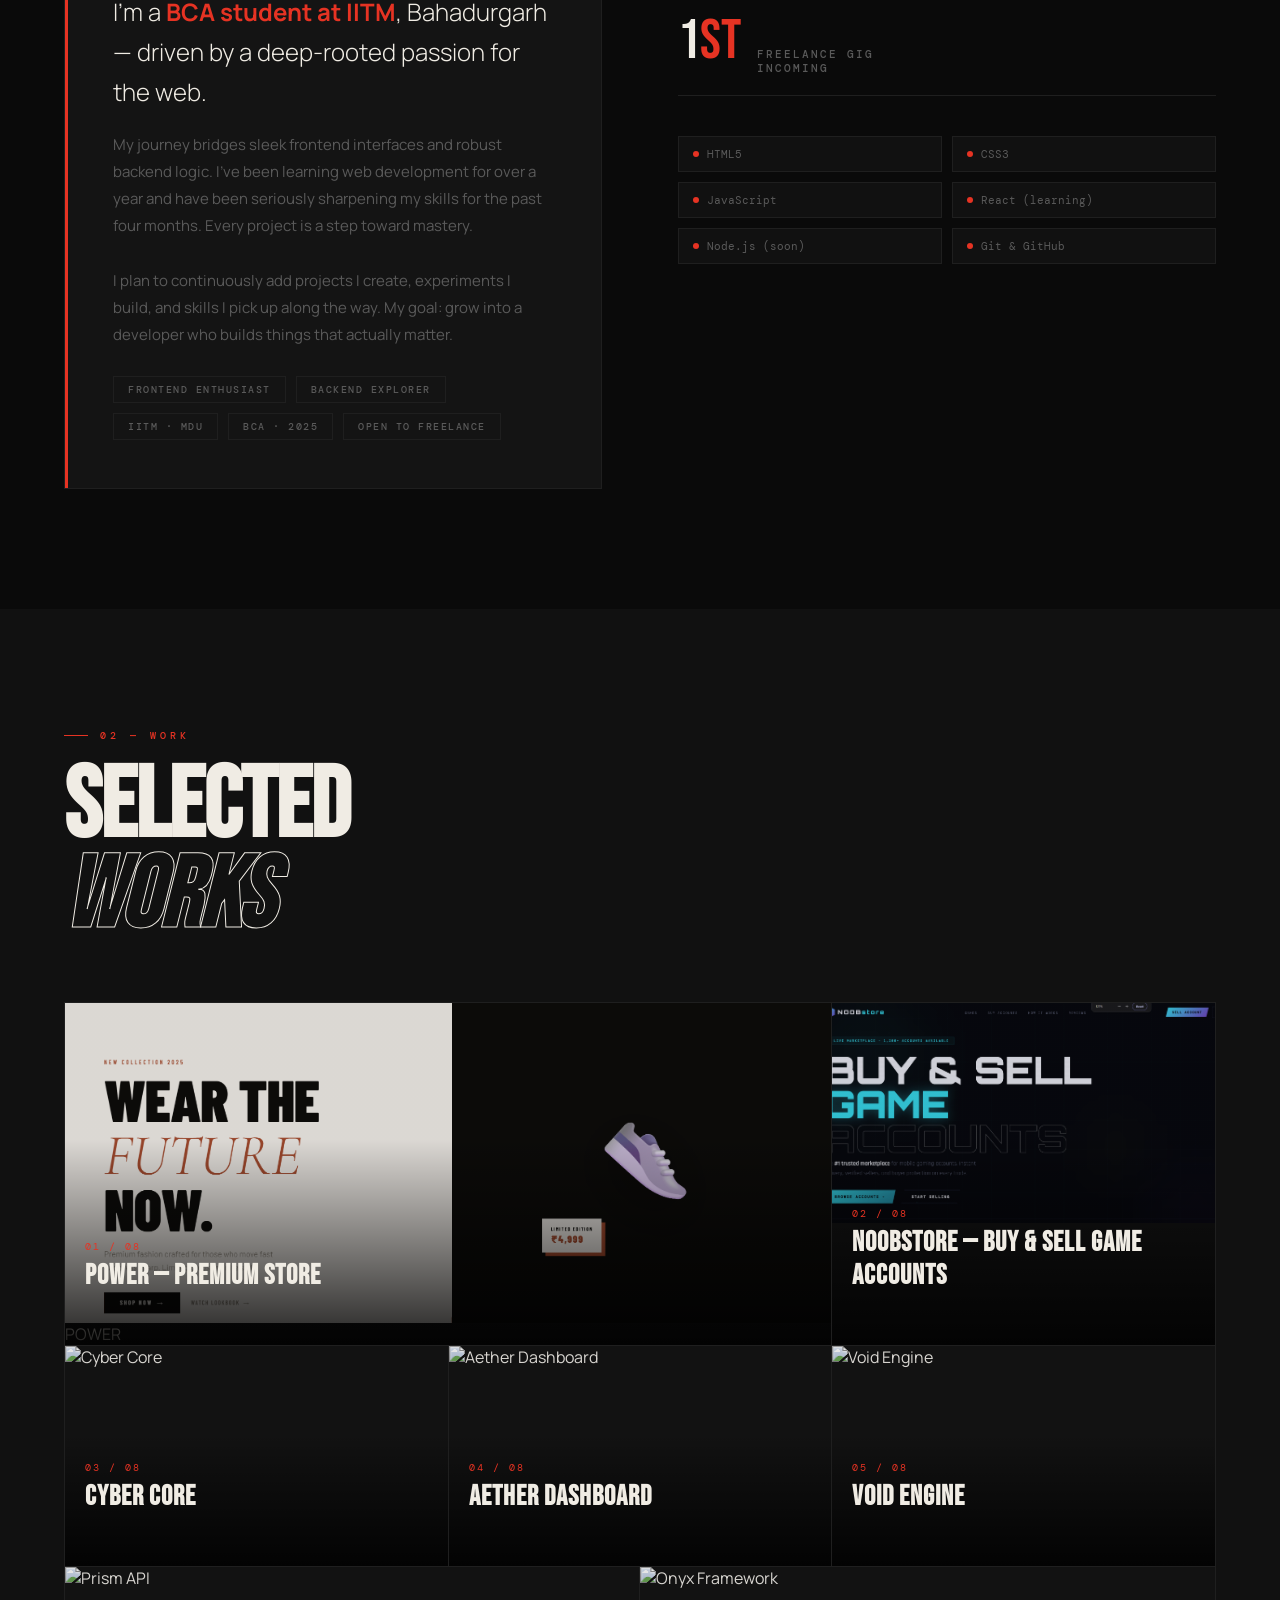
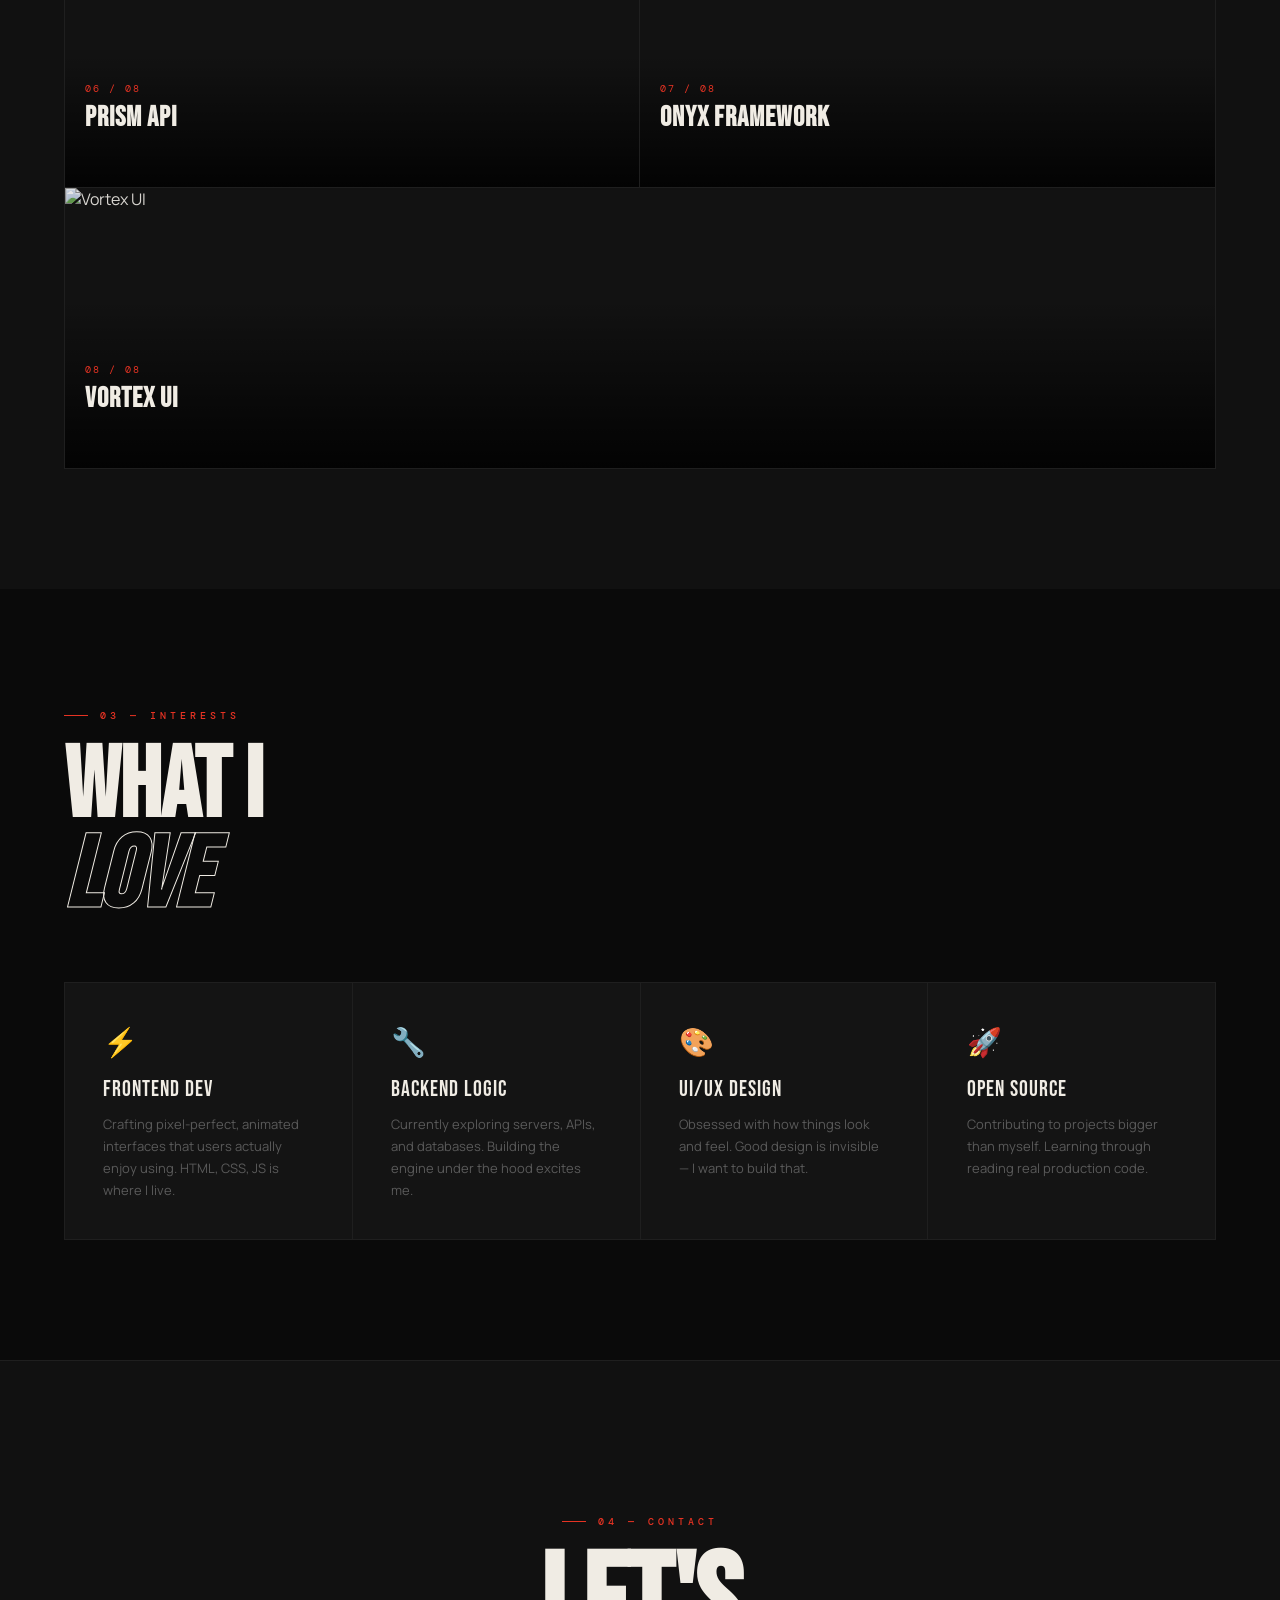
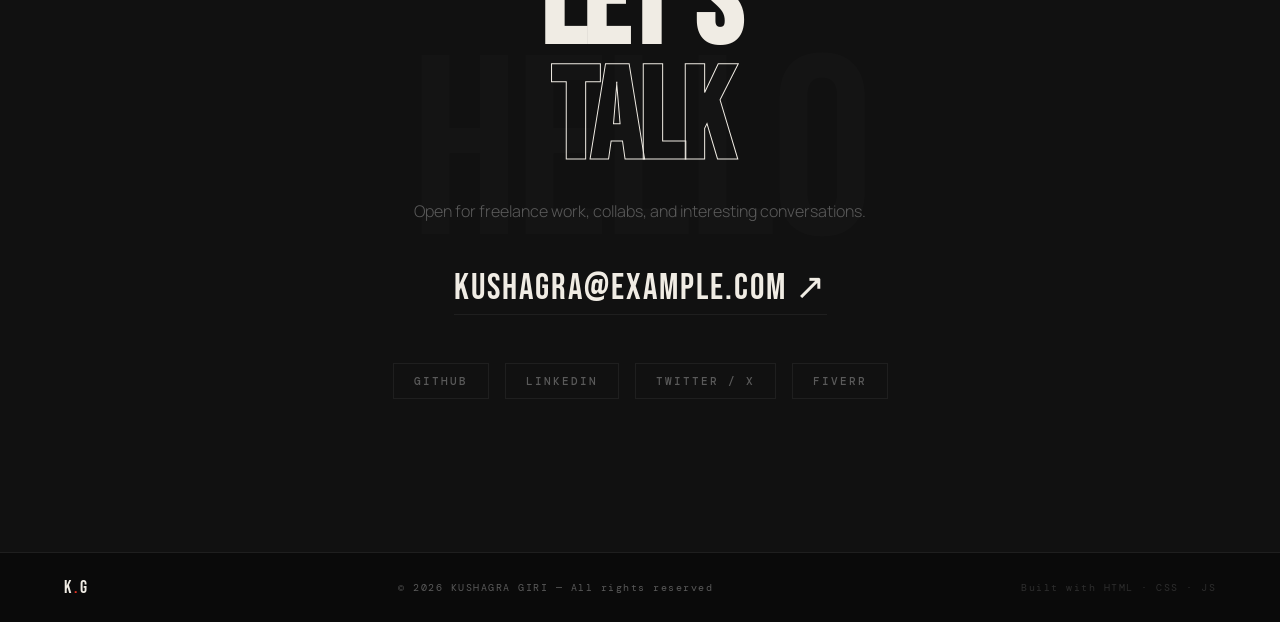
==== commit 67becffe: "Update index.html" ====
--- a/index.html
+++ b/index.html
@@ -868,9 +868,7 @@
       <div class="sec-eyebrow reveal">02 — Work</div>
       <h2 class="sec-title reveal rd1">SELECTED<br><em>WORKS</em></h2>
     </div>
-<a href="PROJECT/E-commerce/index.html">
-  <button class="btn-case">View Case</button>
-</a>
+
   </div>
 
   <div class="projects-grid">
@@ -885,7 +883,7 @@
     </article>
 
     <article class="project-card reveal rd1">
-      <img class="project-img" src="PROJECT/GAME-STORE/index.png" alt="NOOBstore">
+      <img class="project-img" src="PROJECT/GAME-STORE/image.png" alt="NOOBstore">
       <div class="project-overlay"></div>
       <div class="project-body">
         <div class="project-index">02 / 08</div>
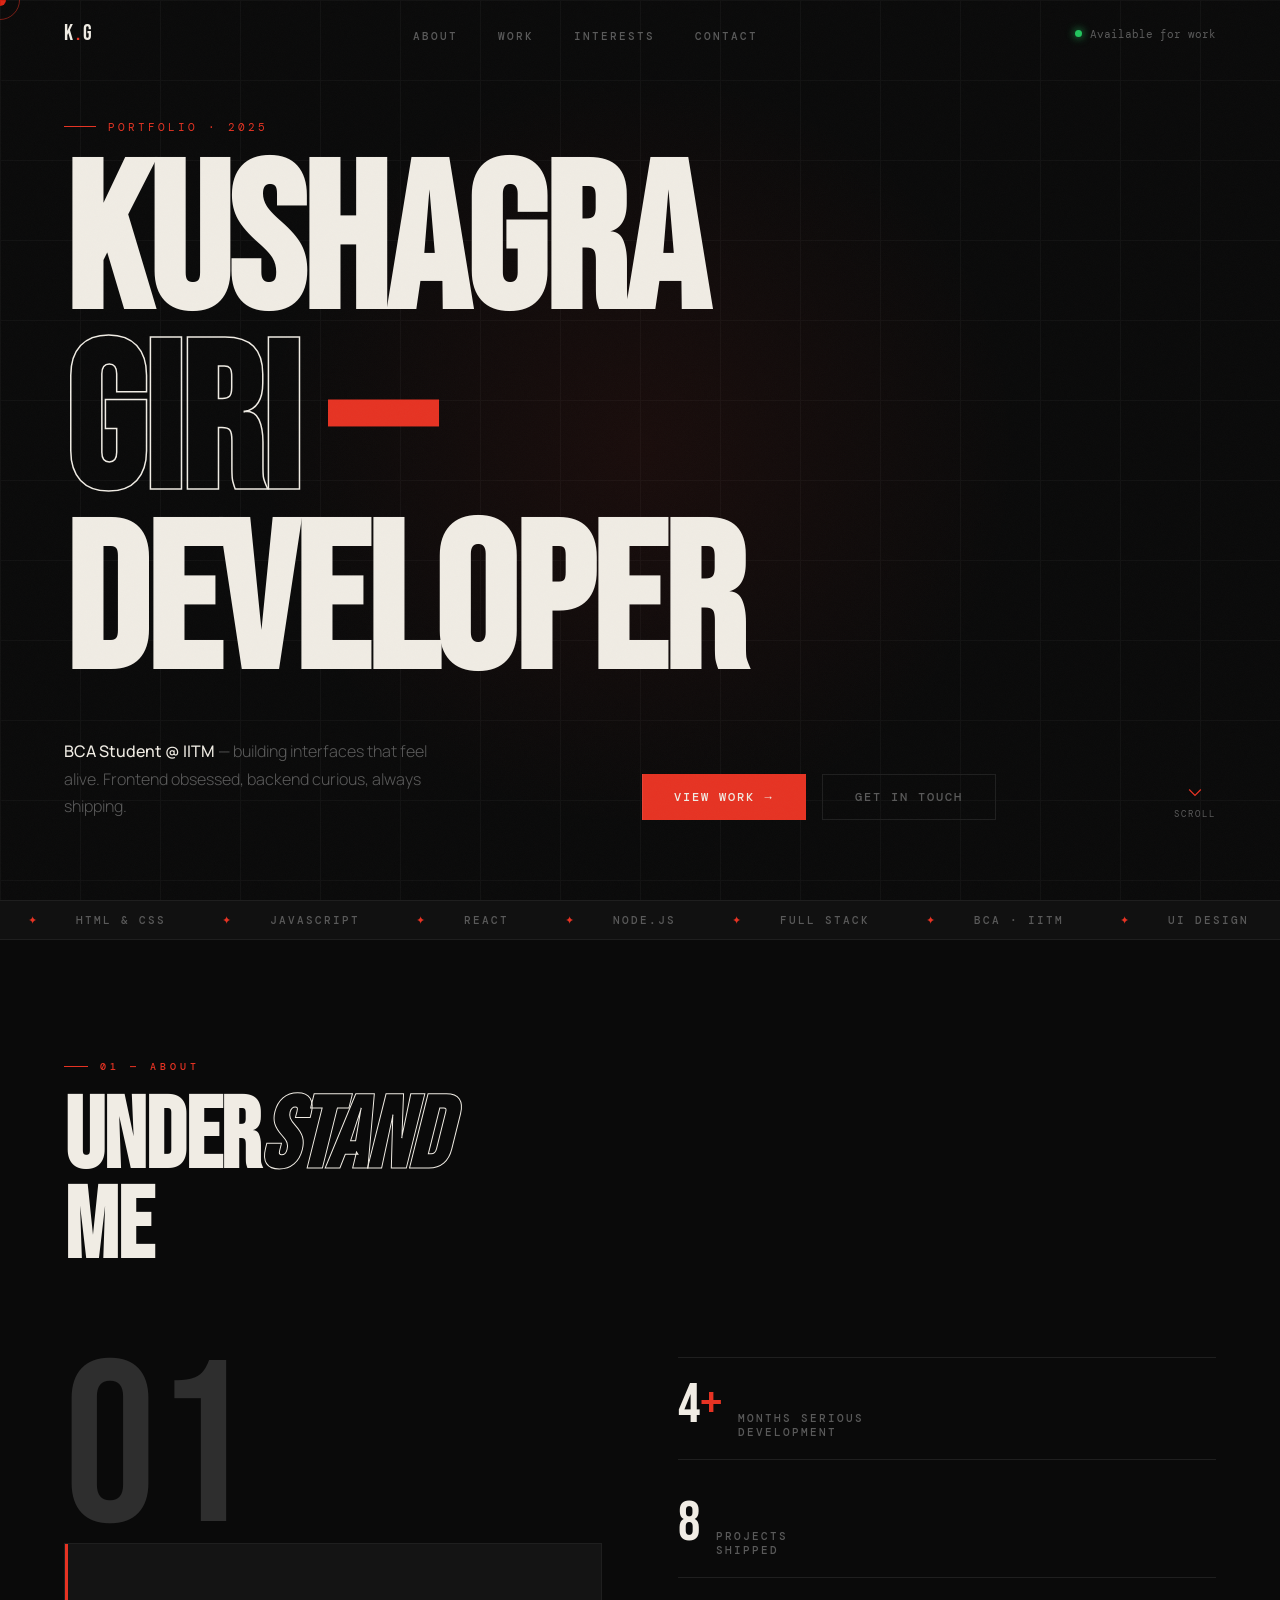
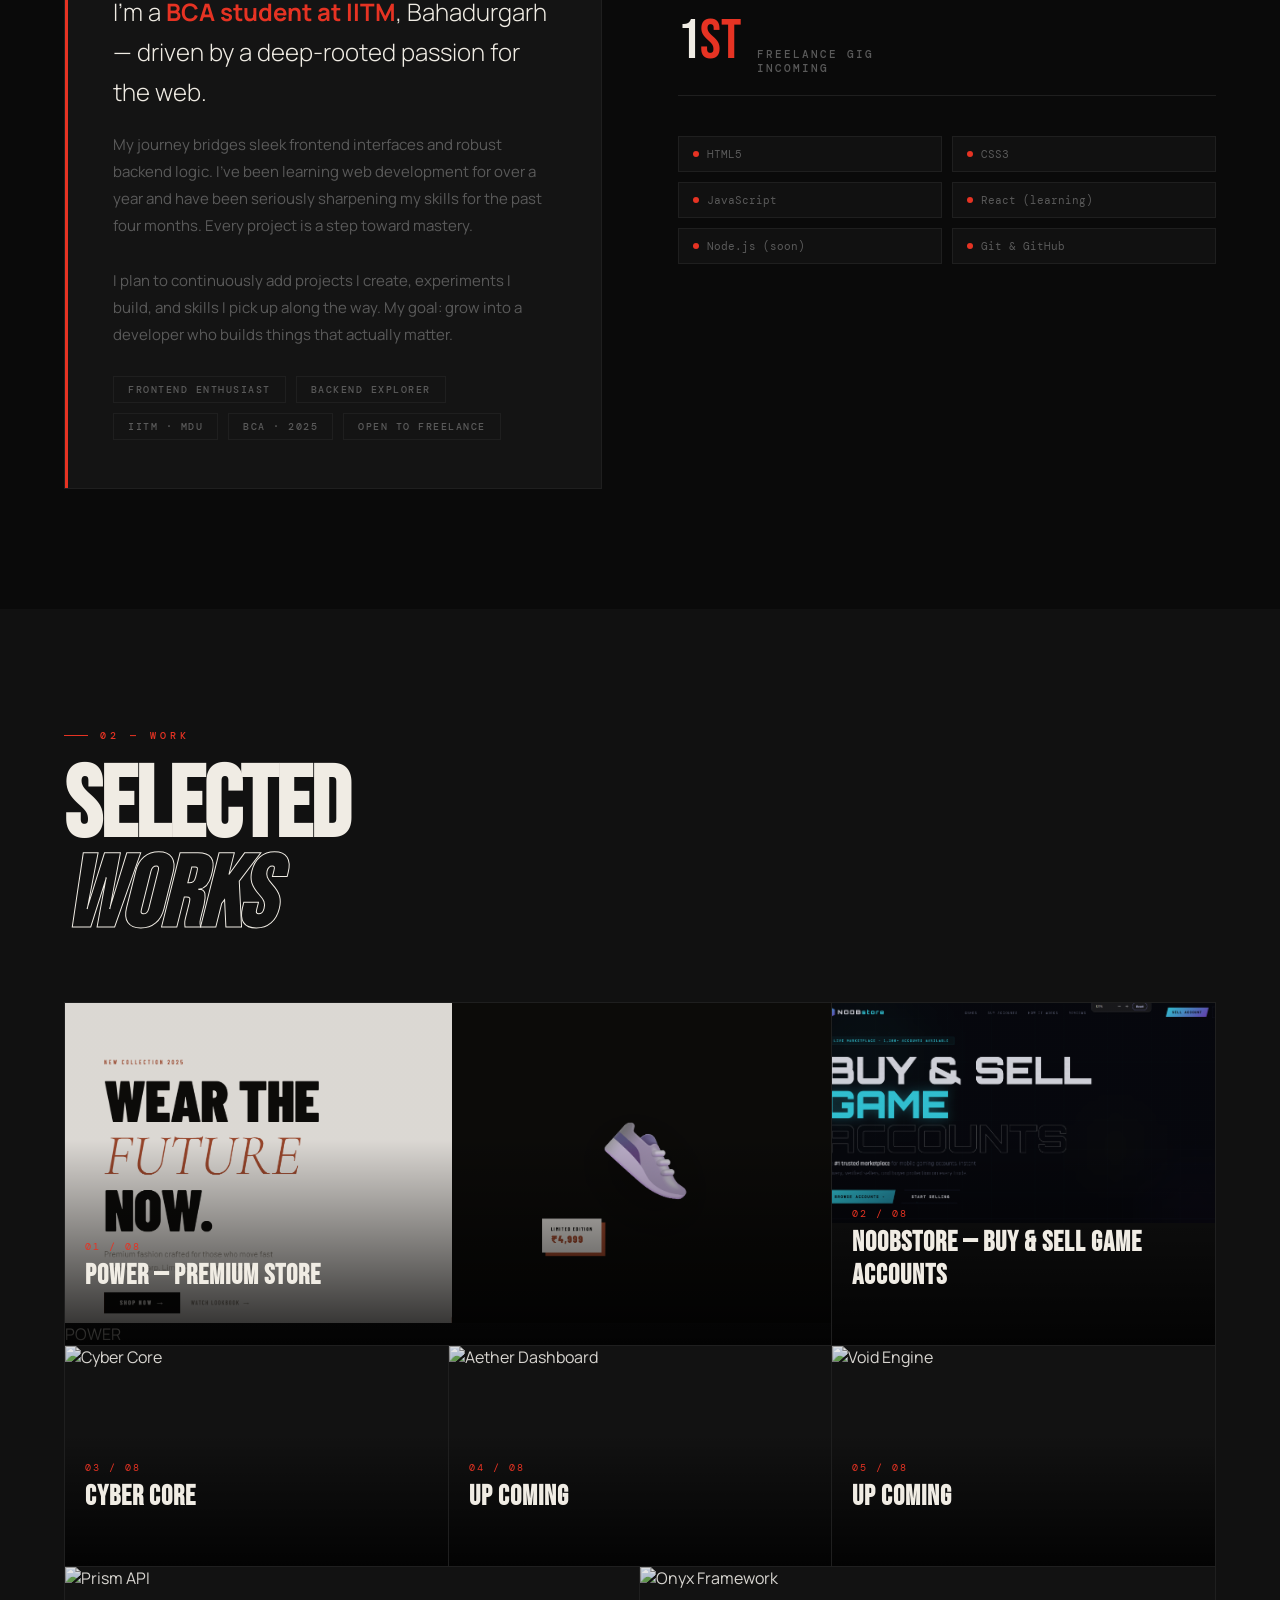
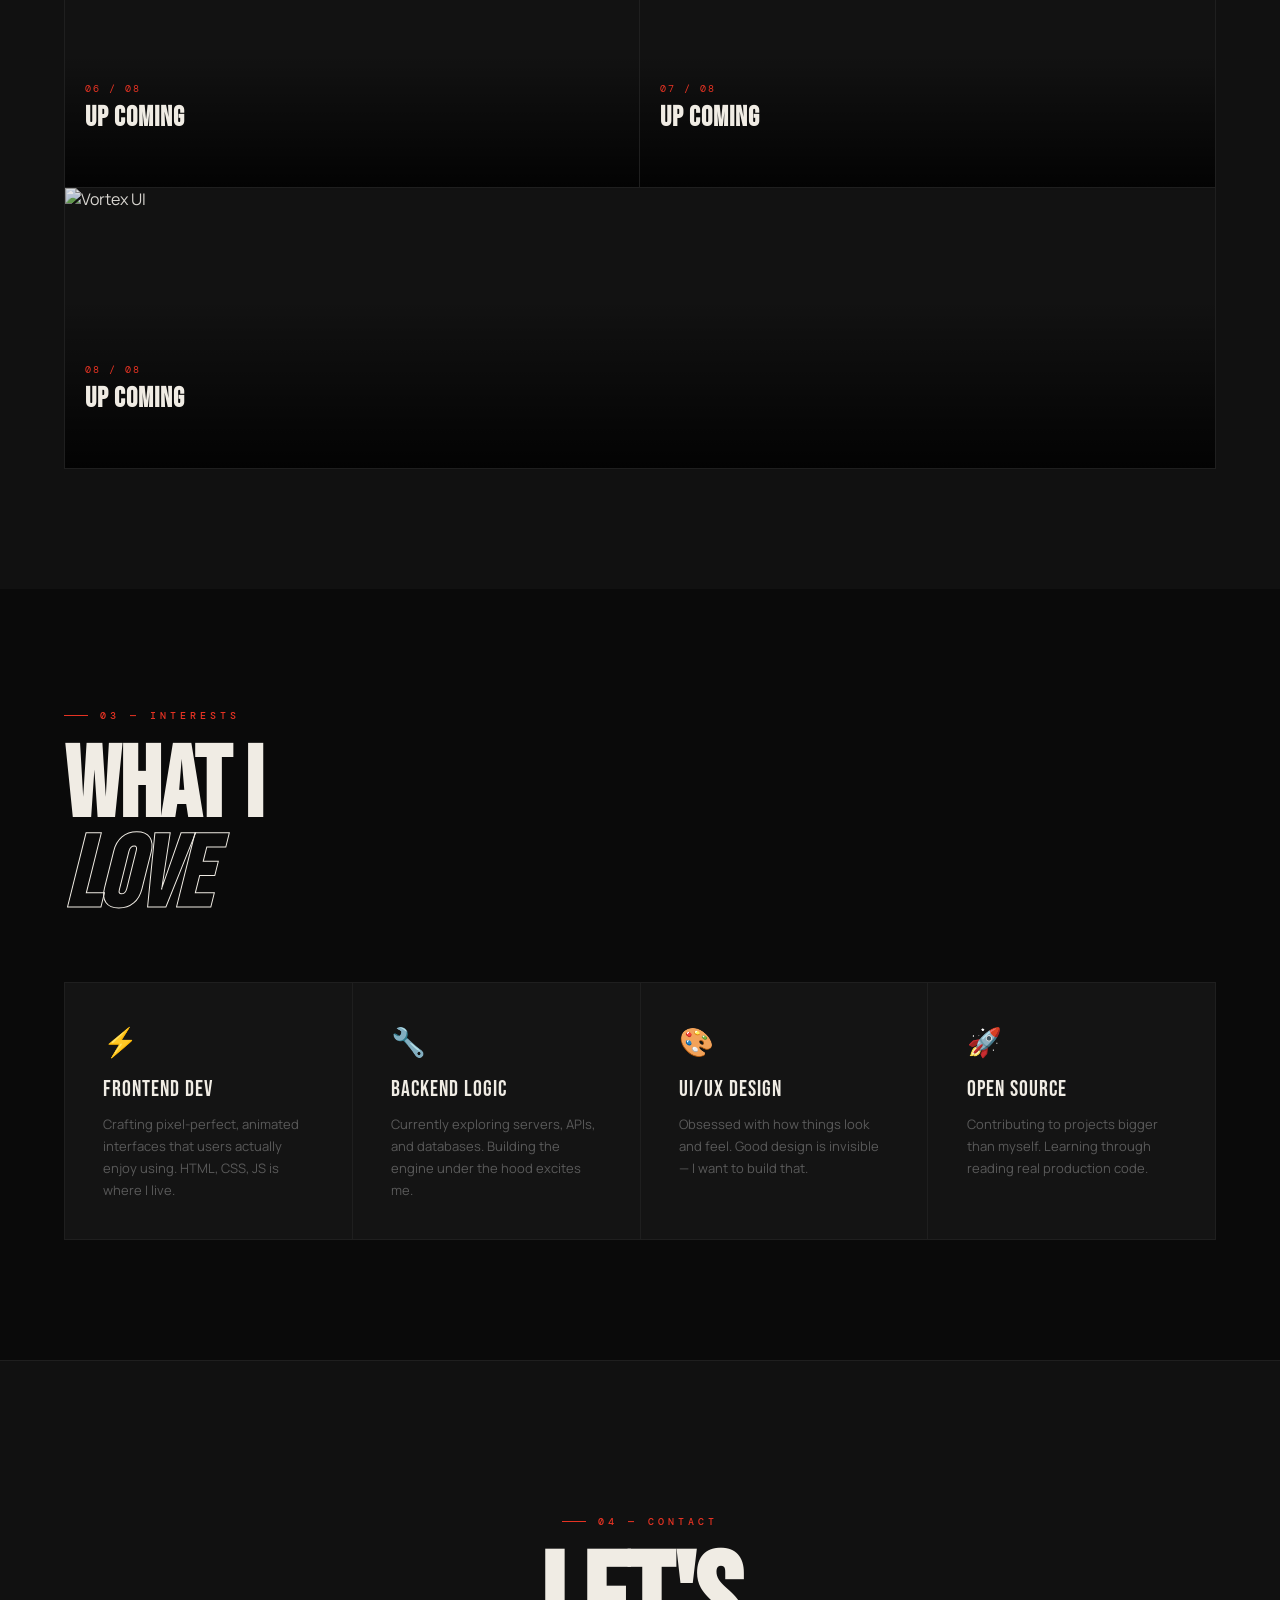
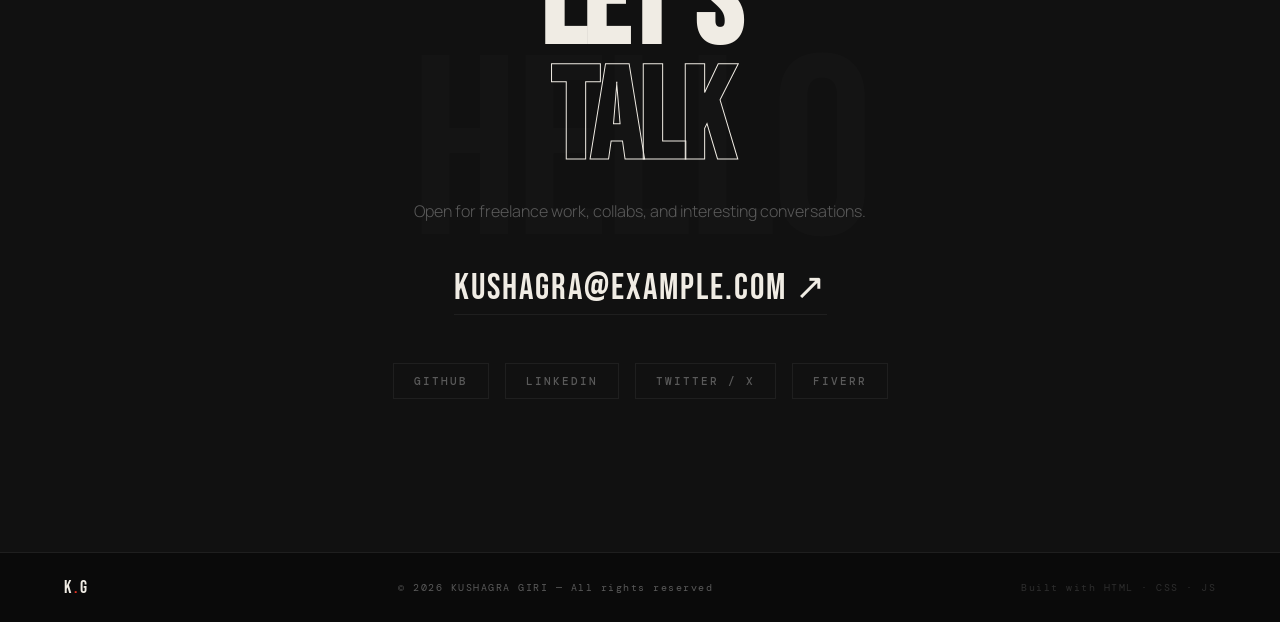
==== commit 89812e52: "Update index.html" ====
--- a/index.html
+++ b/index.html
@@ -907,7 +907,7 @@
       <div class="project-overlay"></div>
       <div class="project-body">
         <div class="project-index">04 / 08</div>
-        <h3 class="project-title">Aether Dashboard</h3>
+        <h3 class="project-title">UP COMING</h3>
         <button class="btn-case">View Case</button>
       </div>
     </article>
@@ -917,7 +917,7 @@
       <div class="project-overlay"></div>
       <div class="project-body">
         <div class="project-index">05 / 08</div>
-        <h3 class="project-title">Void Engine</h3>
+        <h3 class="project-title">UP COMING </h3>
         <button class="btn-case">View Case</button>
       </div>
     </article>
@@ -927,7 +927,7 @@
       <div class="project-overlay"></div>
       <div class="project-body">
         <div class="project-index">06 / 08</div>
-        <h3 class="project-title">Prism API</h3>
+        <h3 class="project-title">UP COMING</h3>
         <button class="btn-case">View Case</button>
       </div>
     </article>
@@ -937,7 +937,7 @@
       <div class="project-overlay"></div>
       <div class="project-body">
         <div class="project-index">07 / 08</div>
-        <h3 class="project-title">Onyx Framework</h3>
+        <h3 class="project-title">UP COMING</h3>
         <button class="btn-case">View Case</button>
       </div>
     </article>
@@ -947,7 +947,7 @@
       <div class="project-overlay"></div>
       <div class="project-body">
         <div class="project-index">08 / 08</div>
-        <h3 class="project-title">Vortex UI</h3>
+        <h3 class="project-title">UP COMING</h3>
         <button class="btn-case">View Case</button>
       </div>
     </article>
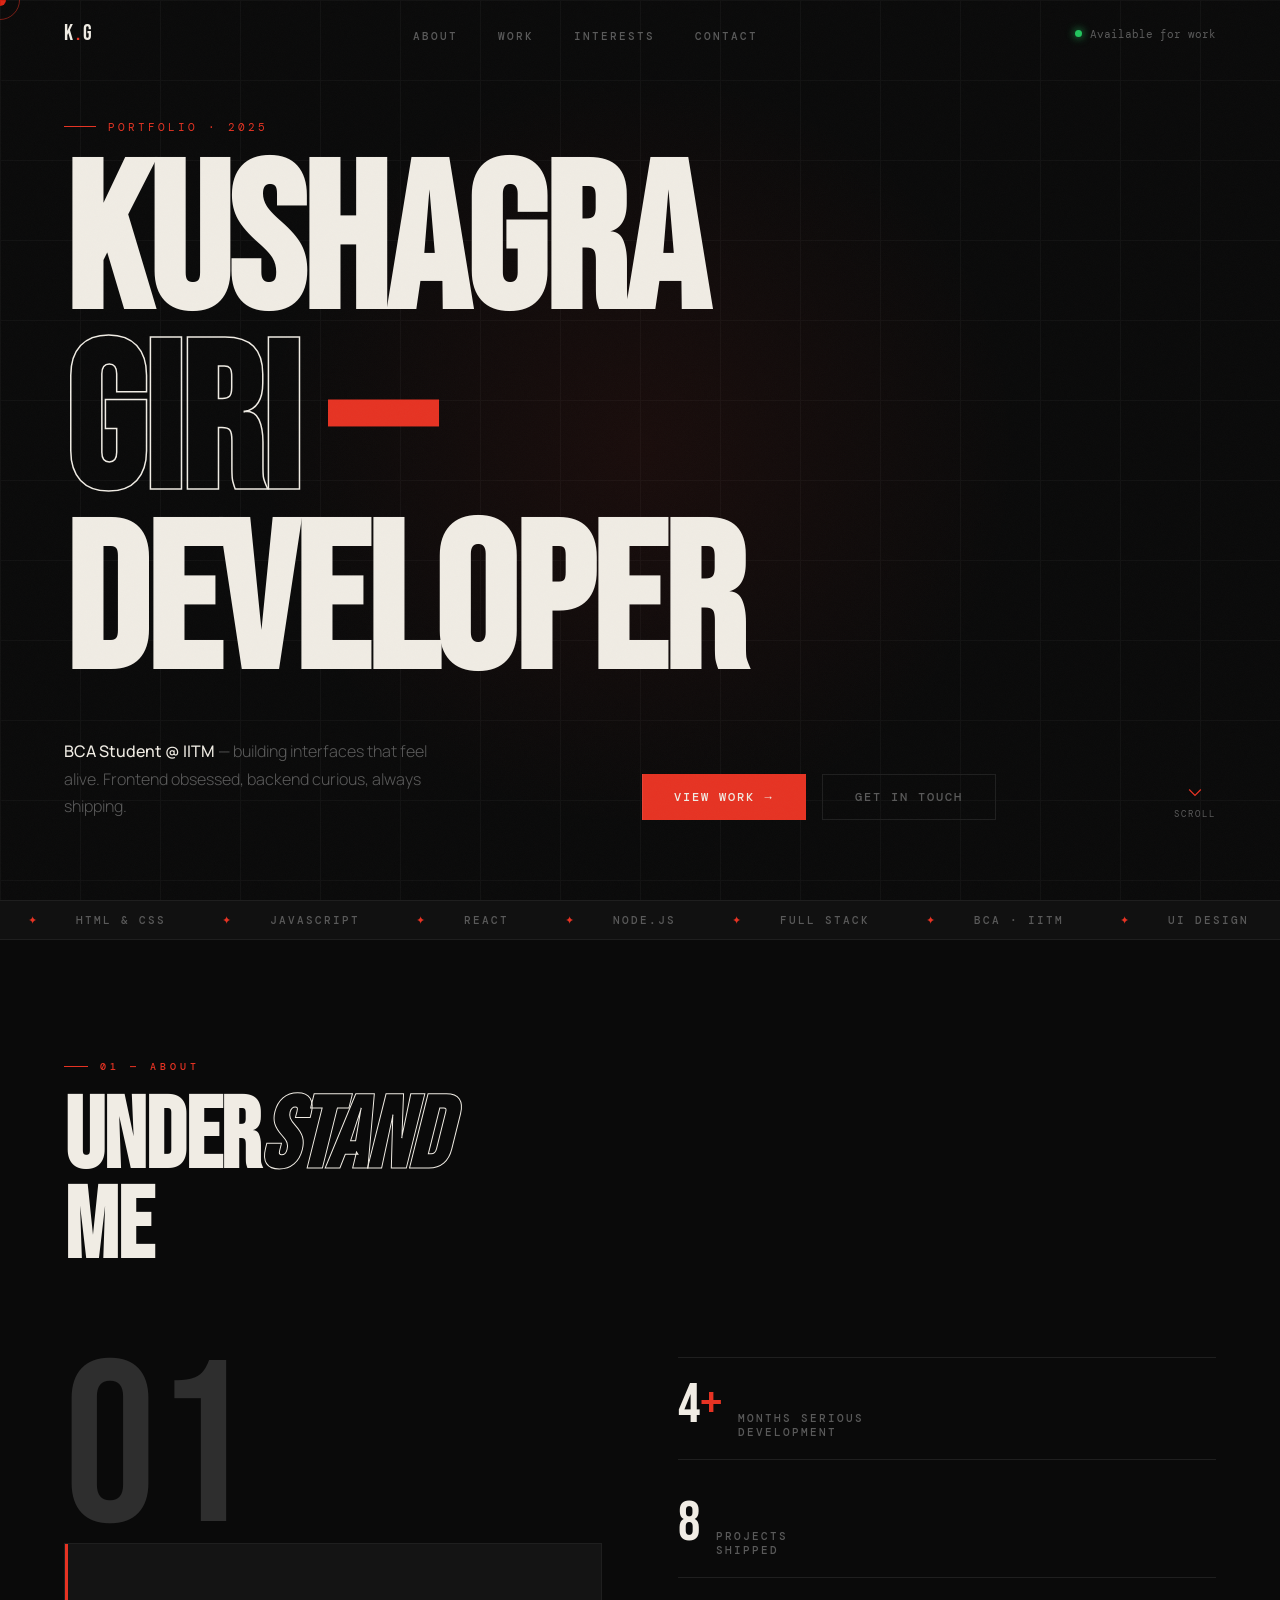
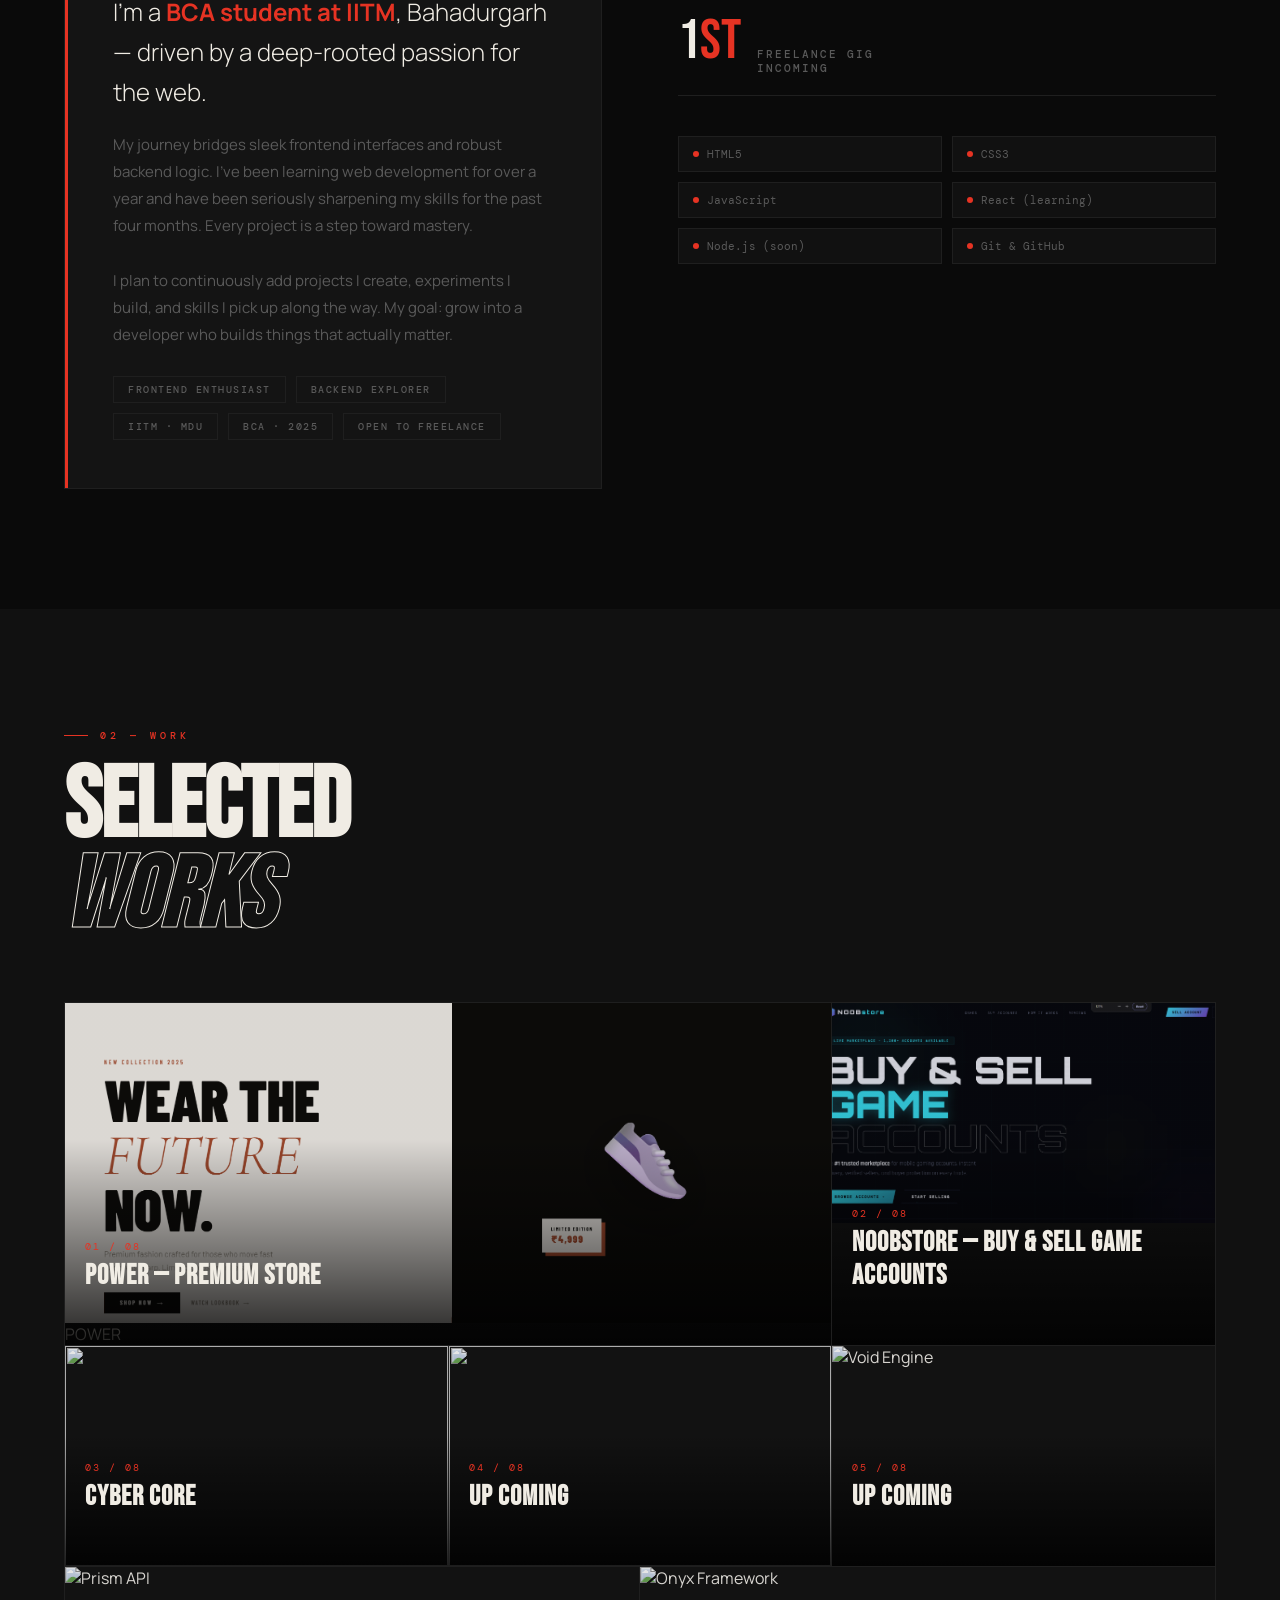
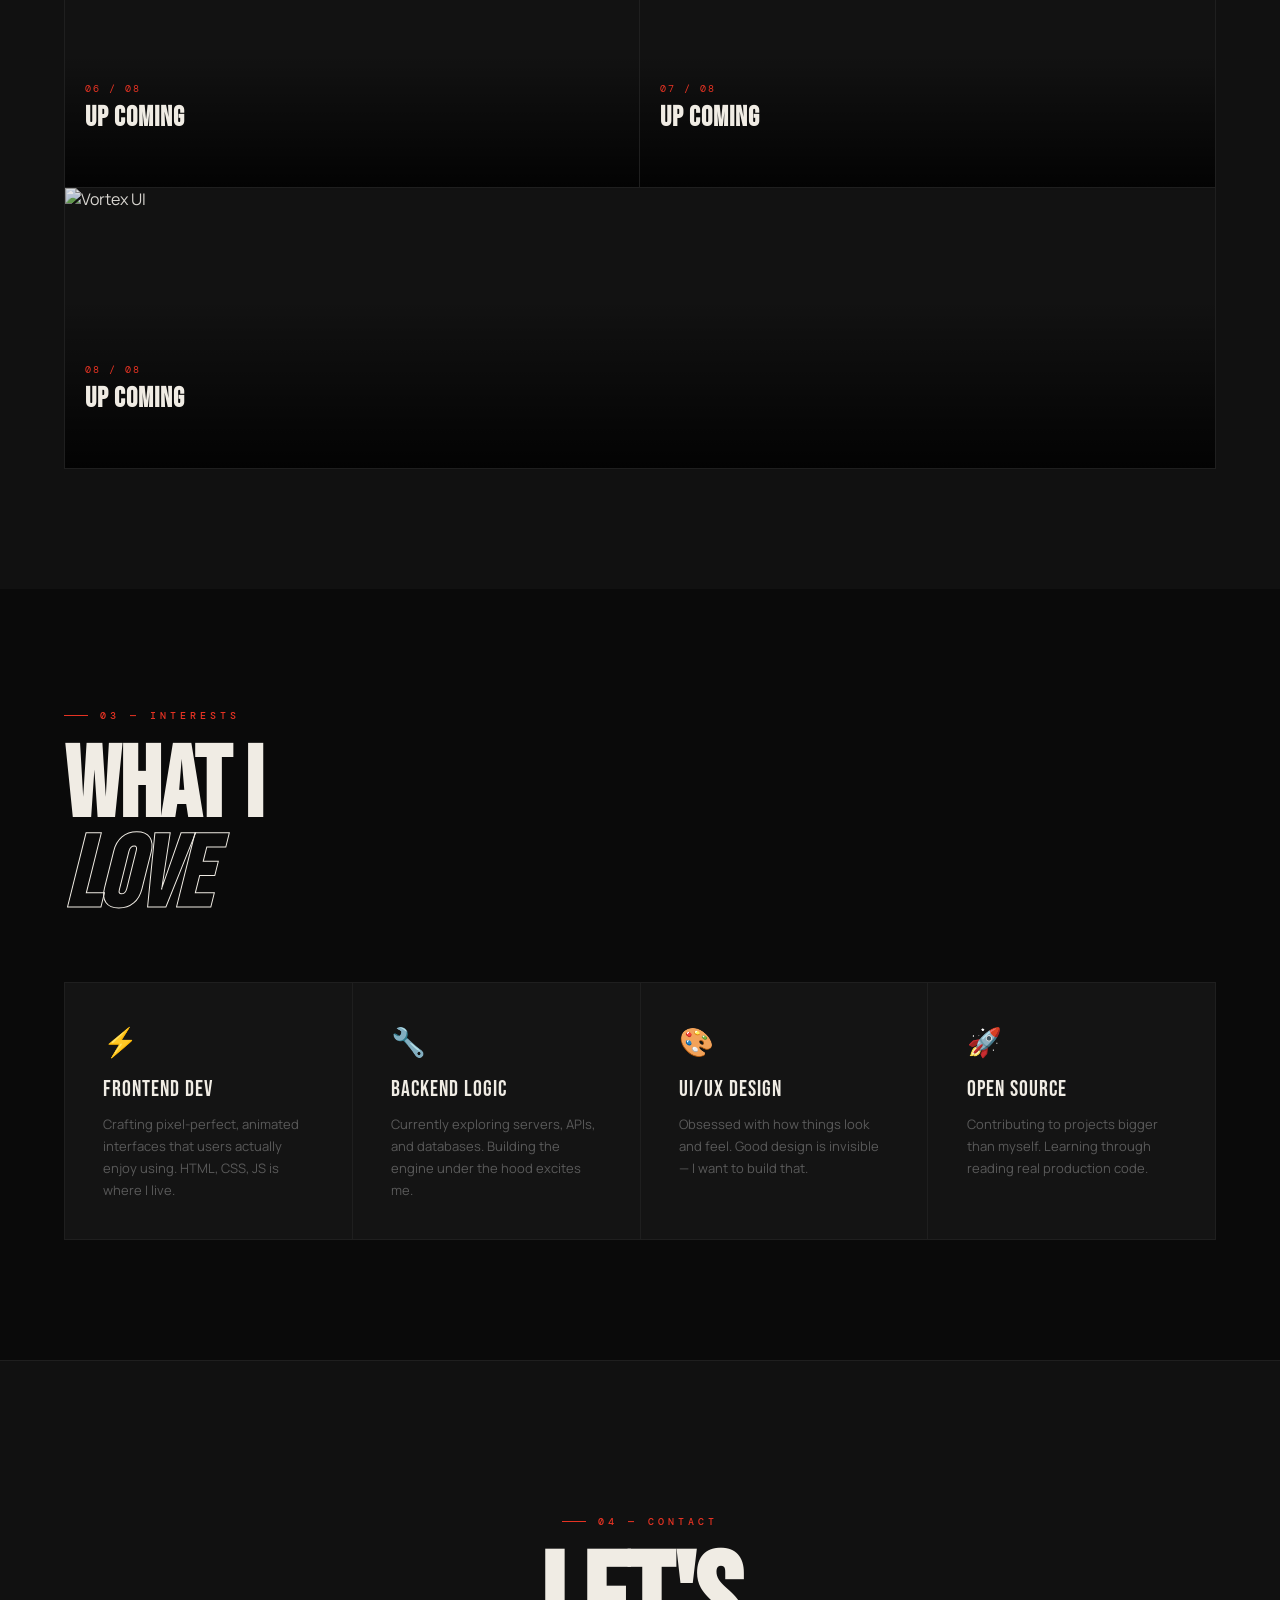
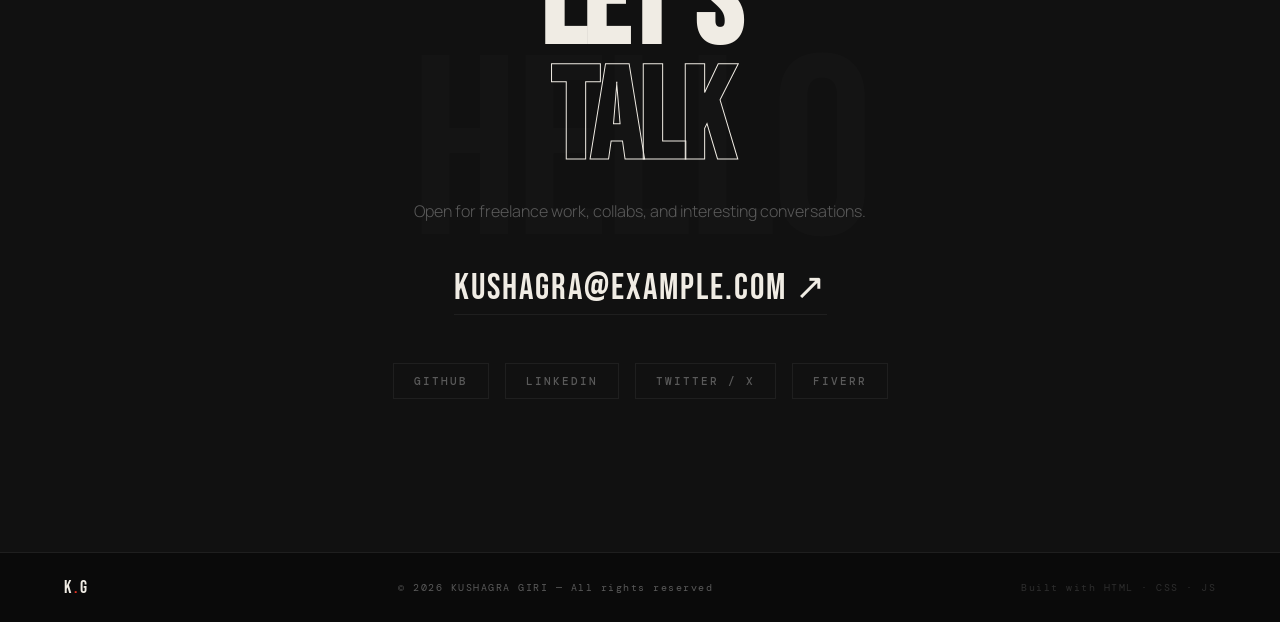
==== commit 791ef8e7: "Update index.html" ====
--- a/index.html
+++ b/index.html
@@ -893,7 +893,7 @@
     </article>
 
     <article class="project-card reveal rd2">
-      <img class="project-img" src="https://lh3.googleusercontent.com/aida-public/[base64]" alt="Cyber Core">
+      <img class="project-img" src="https://ccdcboise.com/wp-content/uploads/2015/02/upcoming-projects.jpg">
       <div class="project-overlay"></div>
       <div class="project-body">
         <div class="project-index">03 / 08</div>
@@ -903,7 +903,7 @@
     </article>
 
     <article class="project-card reveal rd1">
-      <img class="project-img" src="https://lh3.googleusercontent.com/aida-public/[base64]" alt="Aether Dashboard">
+      <img class="project-img" src="https://ccdcboise.com/wp-content/uploads/2015/02/upcoming-projects.jpg">
       <div class="project-overlay"></div>
       <div class="project-body">
         <div class="project-index">04 / 08</div>
@@ -913,7 +913,7 @@
     </article>
 
     <article class="project-card reveal rd2">
-      <img class="project-img" src="https://lh3.googleusercontent.com/aida-public/[base64]" alt="Void Engine">
+      <img class="project-img" src="https://ccdcboise.com/wp-content/uploads/2015/02/upcoming-projects.jpg" alt="Void Engine">
       <div class="project-overlay"></div>
       <div class="project-body">
         <div class="project-index">05 / 08</div>
@@ -923,7 +923,7 @@
     </article>
 
     <article class="project-card reveal">
-      <img class="project-img" src="https://lh3.googleusercontent.com/aida-public/[base64]" alt="Prism API">
+      <img class="project-img" src="https://ccdcboise.com/wp-content/uploads/2015/02/upcoming-projects.jpg" alt="Prism API">
       <div class="project-overlay"></div>
       <div class="project-body">
         <div class="project-index">06 / 08</div>
@@ -933,7 +933,7 @@
     </article>
 
     <article class="project-card reveal rd1">
-      <img class="project-img" src="https://lh3.googleusercontent.com/aida-public/[base64]" alt="Onyx Framework">
+      <img class="project-img" src="https://ccdcboise.com/wp-content/uploads/2015/02/upcoming-projects.jpg" alt="Onyx Framework">
       <div class="project-overlay"></div>
       <div class="project-body">
         <div class="project-index">07 / 08</div>
@@ -943,7 +943,7 @@
     </article>
 
     <article class="project-card reveal rd2">
-      <img class="project-img" src="https://lh3.googleusercontent.com/aida-public/[base64]" alt="Vortex UI">
+      <img class="project-img" src="https://ccdcboise.com/wp-content/uploads/2015/02/upcoming-projects.jpg" alt="Vortex UI">
       <div class="project-overlay"></div>
       <div class="project-body">
         <div class="project-index">08 / 08</div>
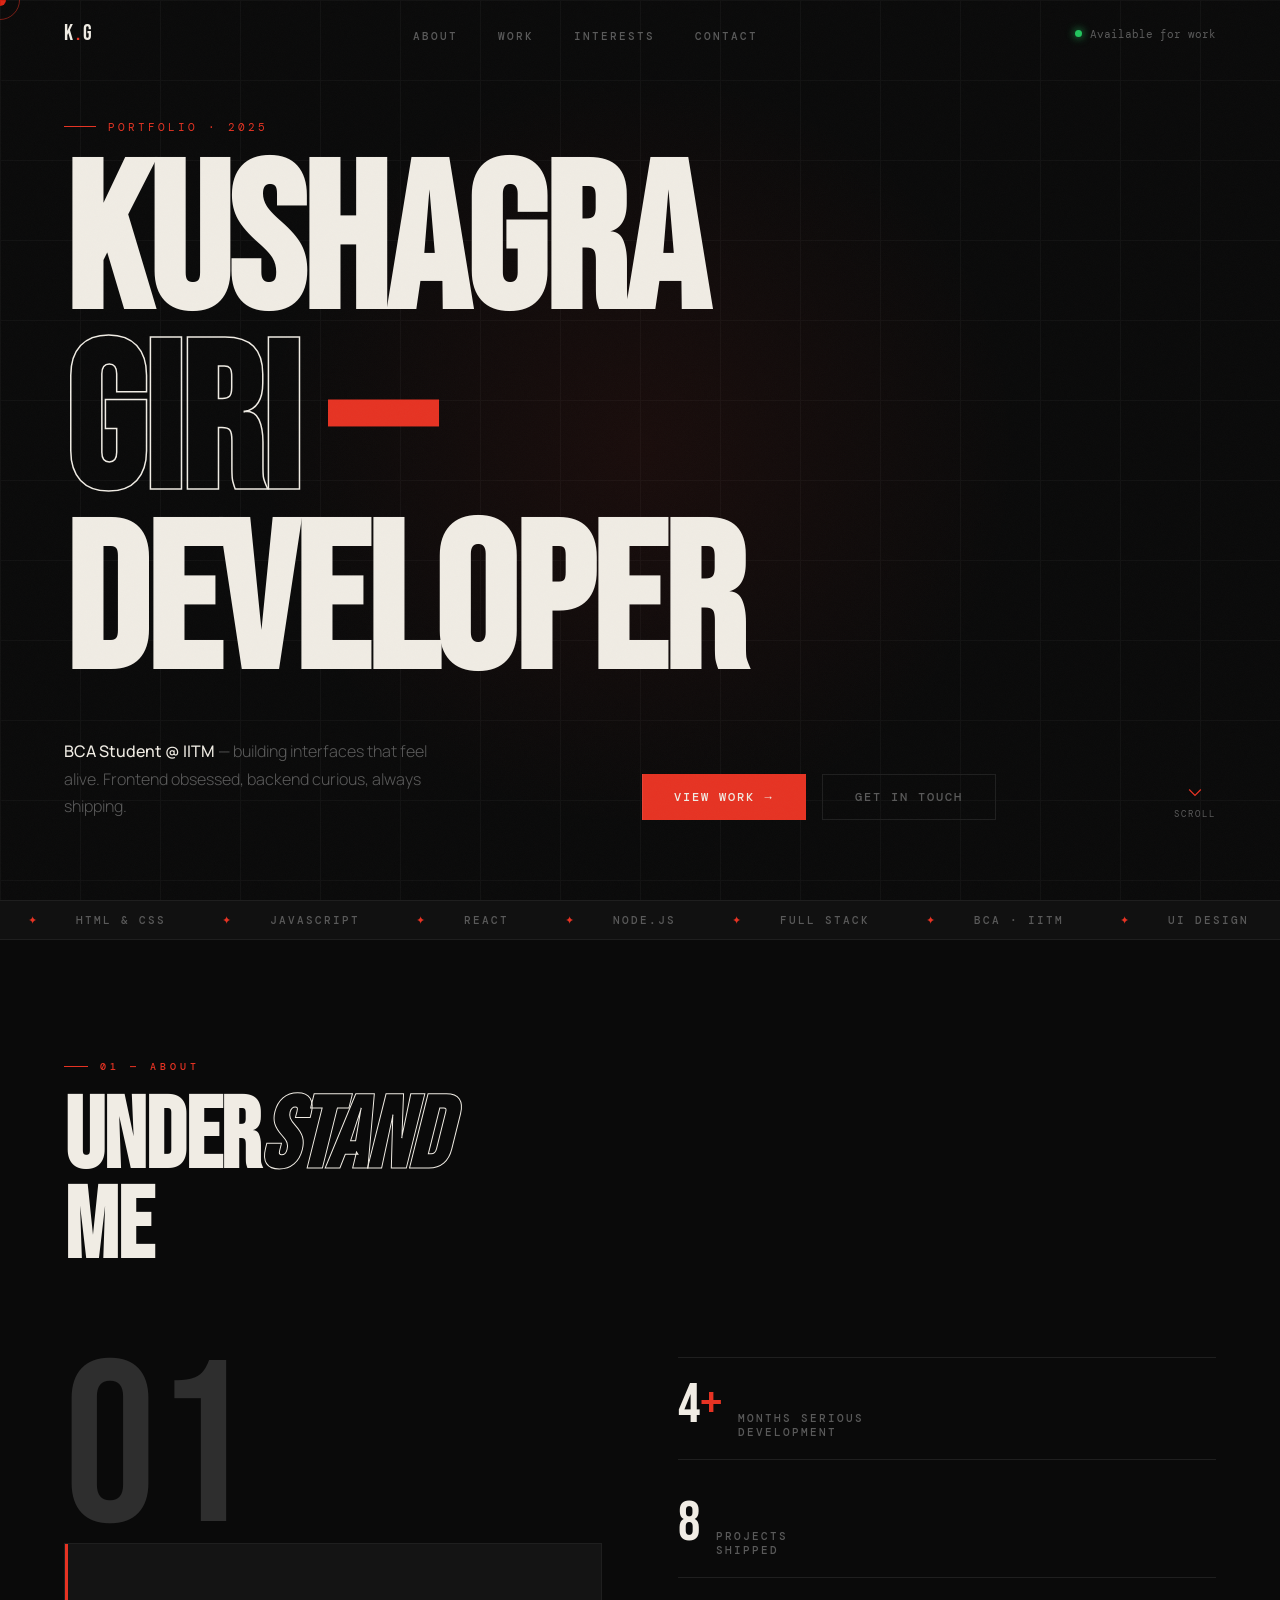
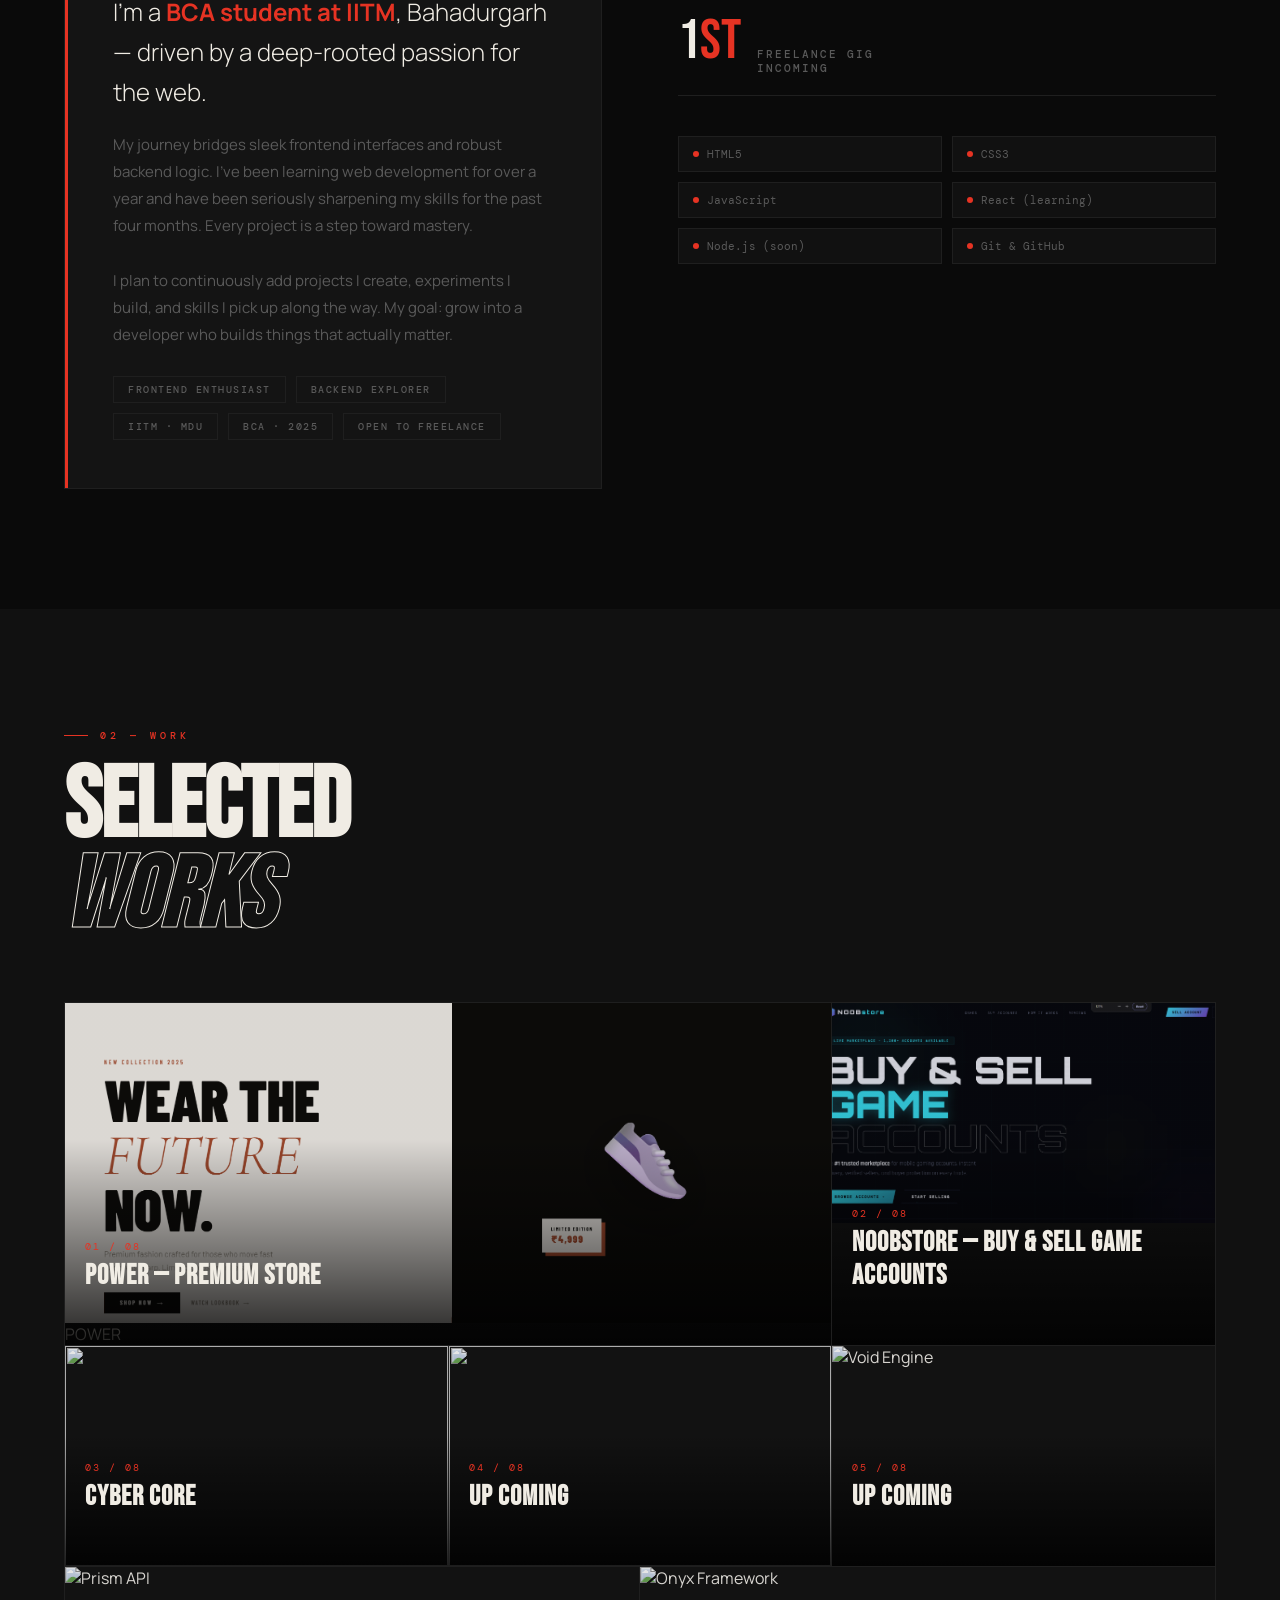
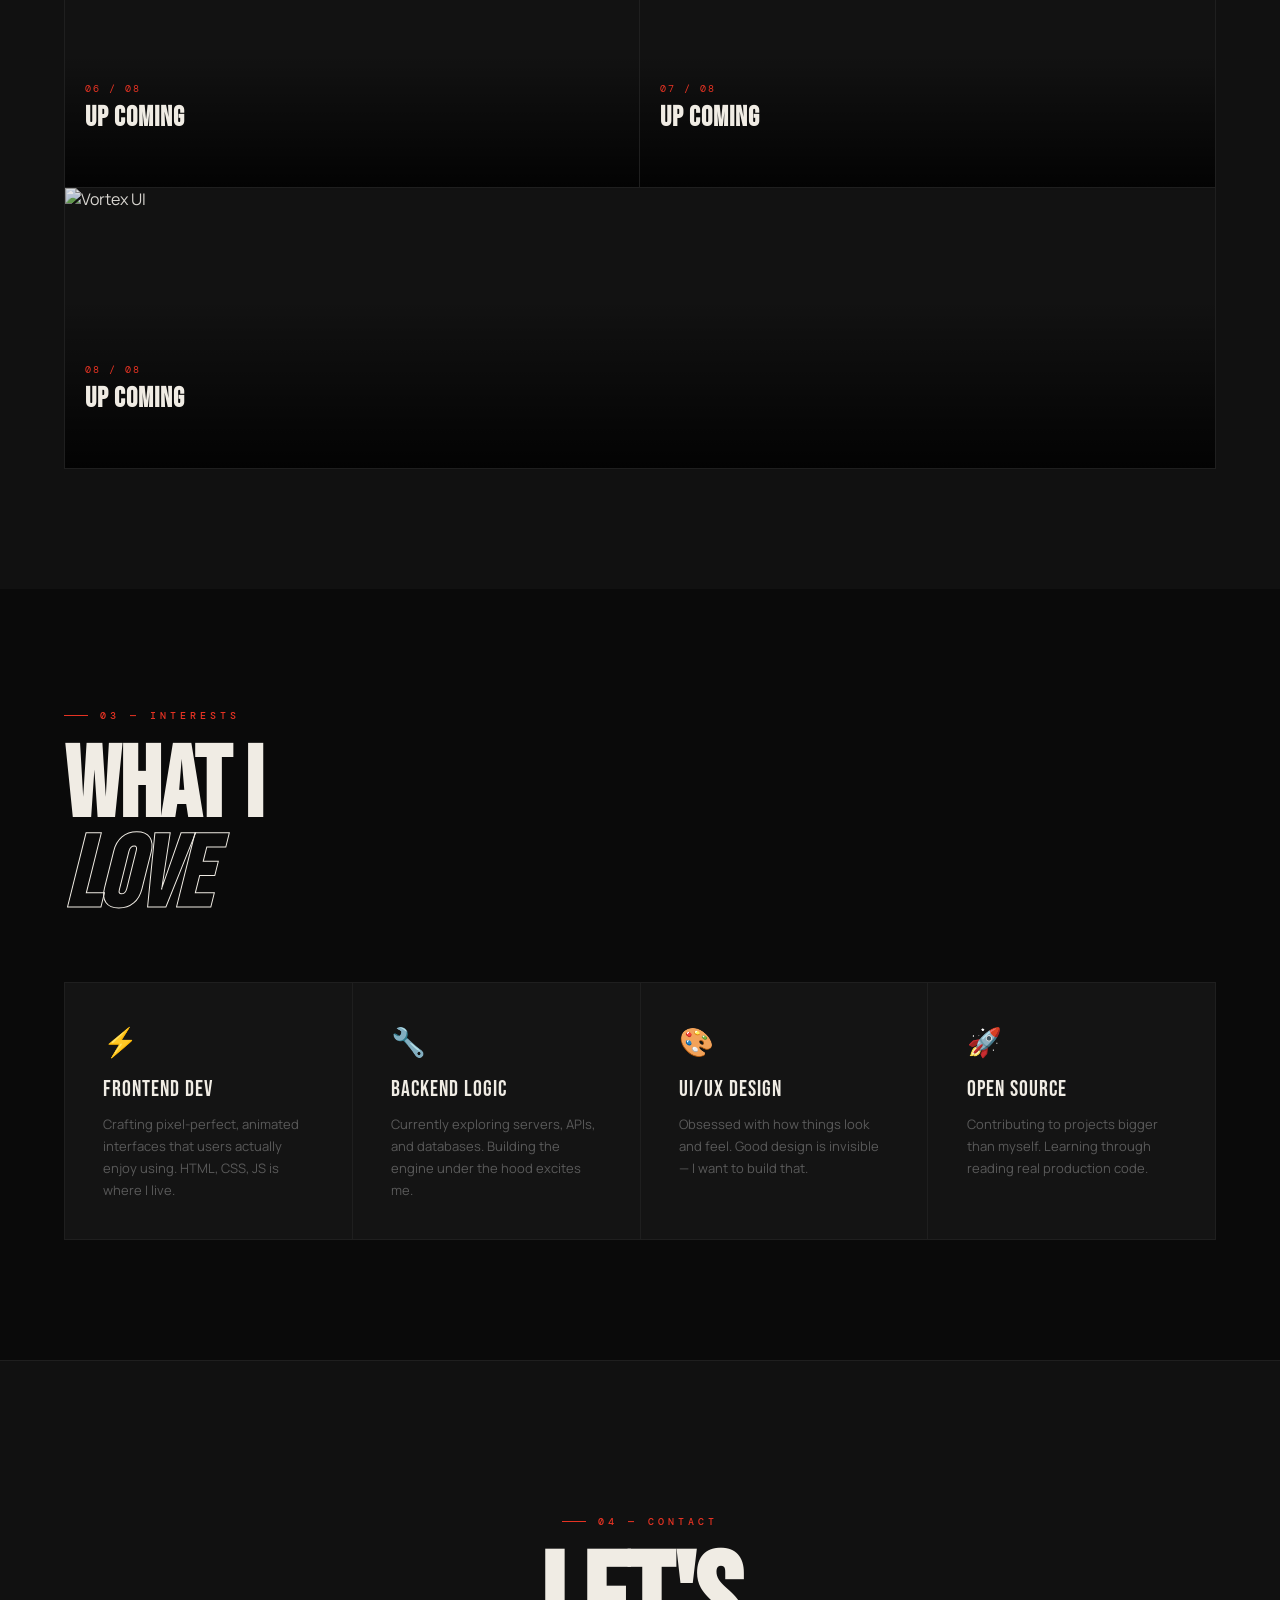
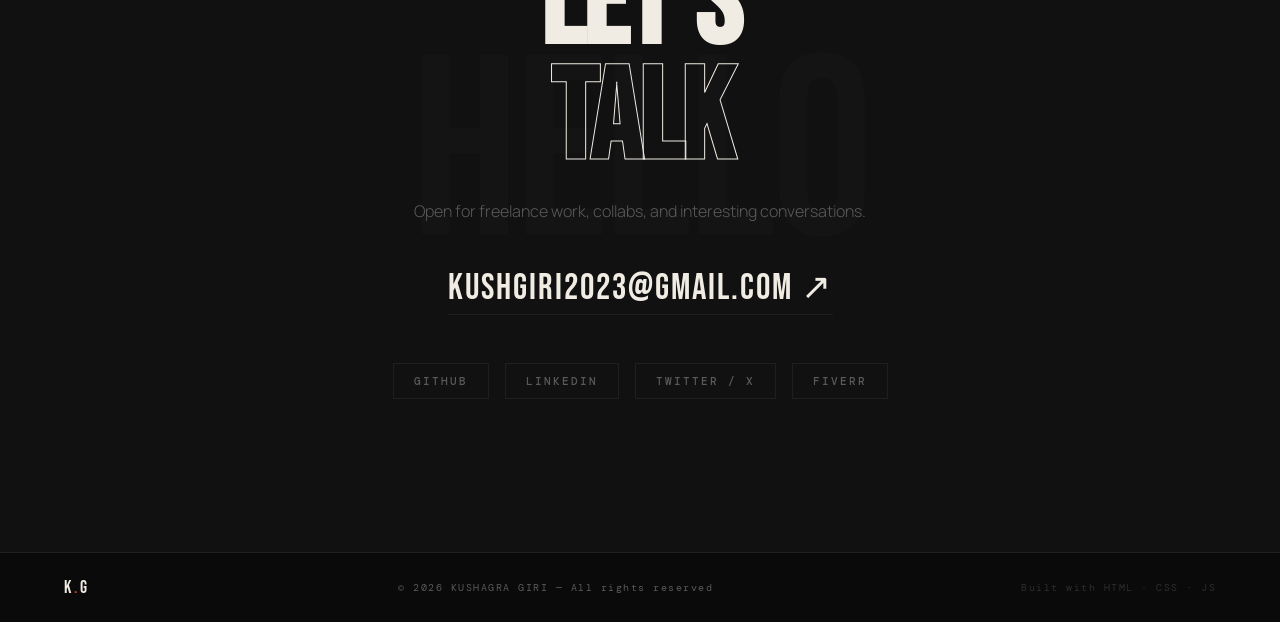
==== commit 0130c35f: "Update index.html" ====
--- a/index.html
+++ b/index.html
@@ -991,14 +991,14 @@
     <span class="outlined">TALK</span>
   </h2>
   <p class="contact-sub reveal">Open for freelance work, collabs, and interesting conversations.</p>
-  <a class="contact-email reveal" href="mailto:kushagra@example.com">
-    kushagra@example.com ↗
+  <a class="contact-email reveal" href="mailto:kushgiri2023@gmail.com">
+    kushgiri2023@gmail.com ↗
   </a>
   <div class="social-row reveal">
-    <a class="social-link" href="#">GitHub</a>
-    <a class="social-link" href="#">LinkedIn</a>
+    <a class="social-link" href="https://github.com/kush0011">GitHub</a>
+    <a class="social-link" href="https://www.linkedin.com/in/kushagra-giri-5725b0334/">LinkedIn</a>
     <a class="social-link" href="#">Twitter / X</a>
-    <a class="social-link" href="#">Fiverr</a>
+    <a class="social-link" href="https://www.fiverr.com/s/P27wEXE">Fiverr</a>
   </div>
 </section>
 
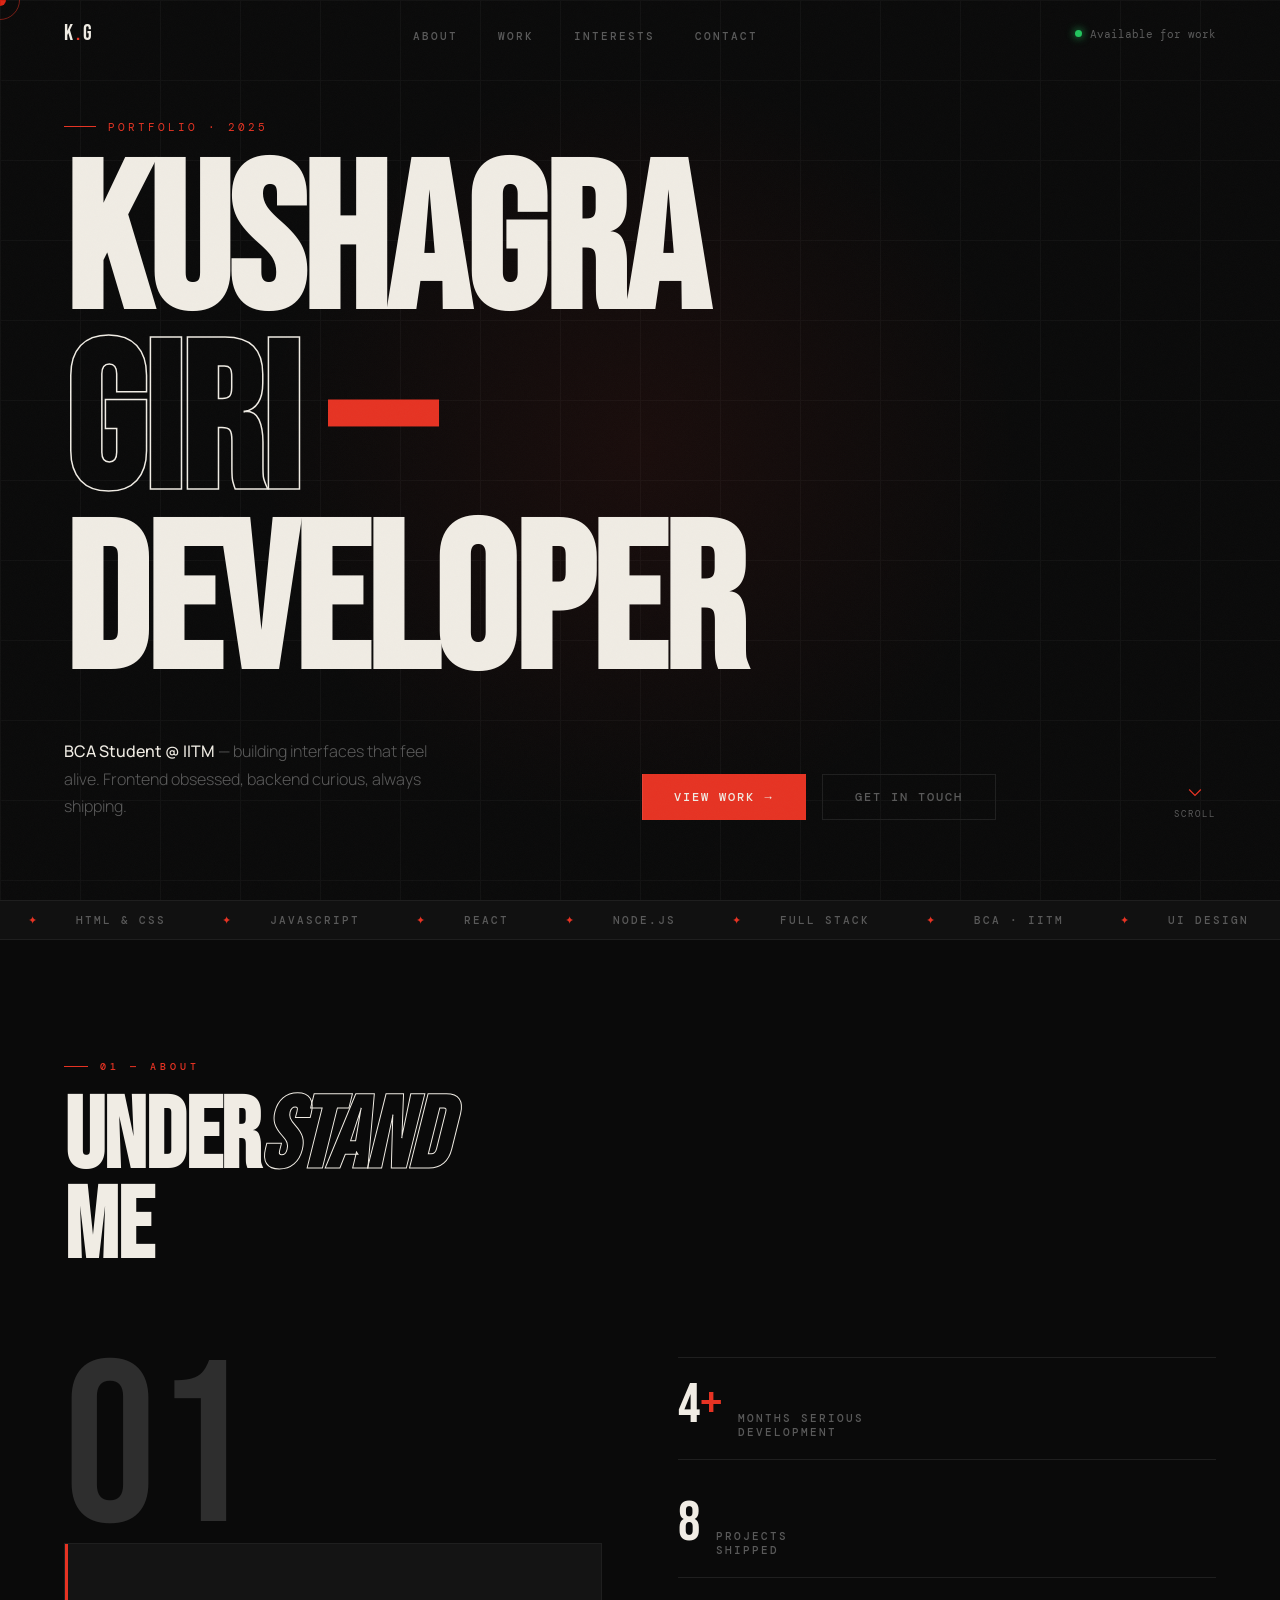
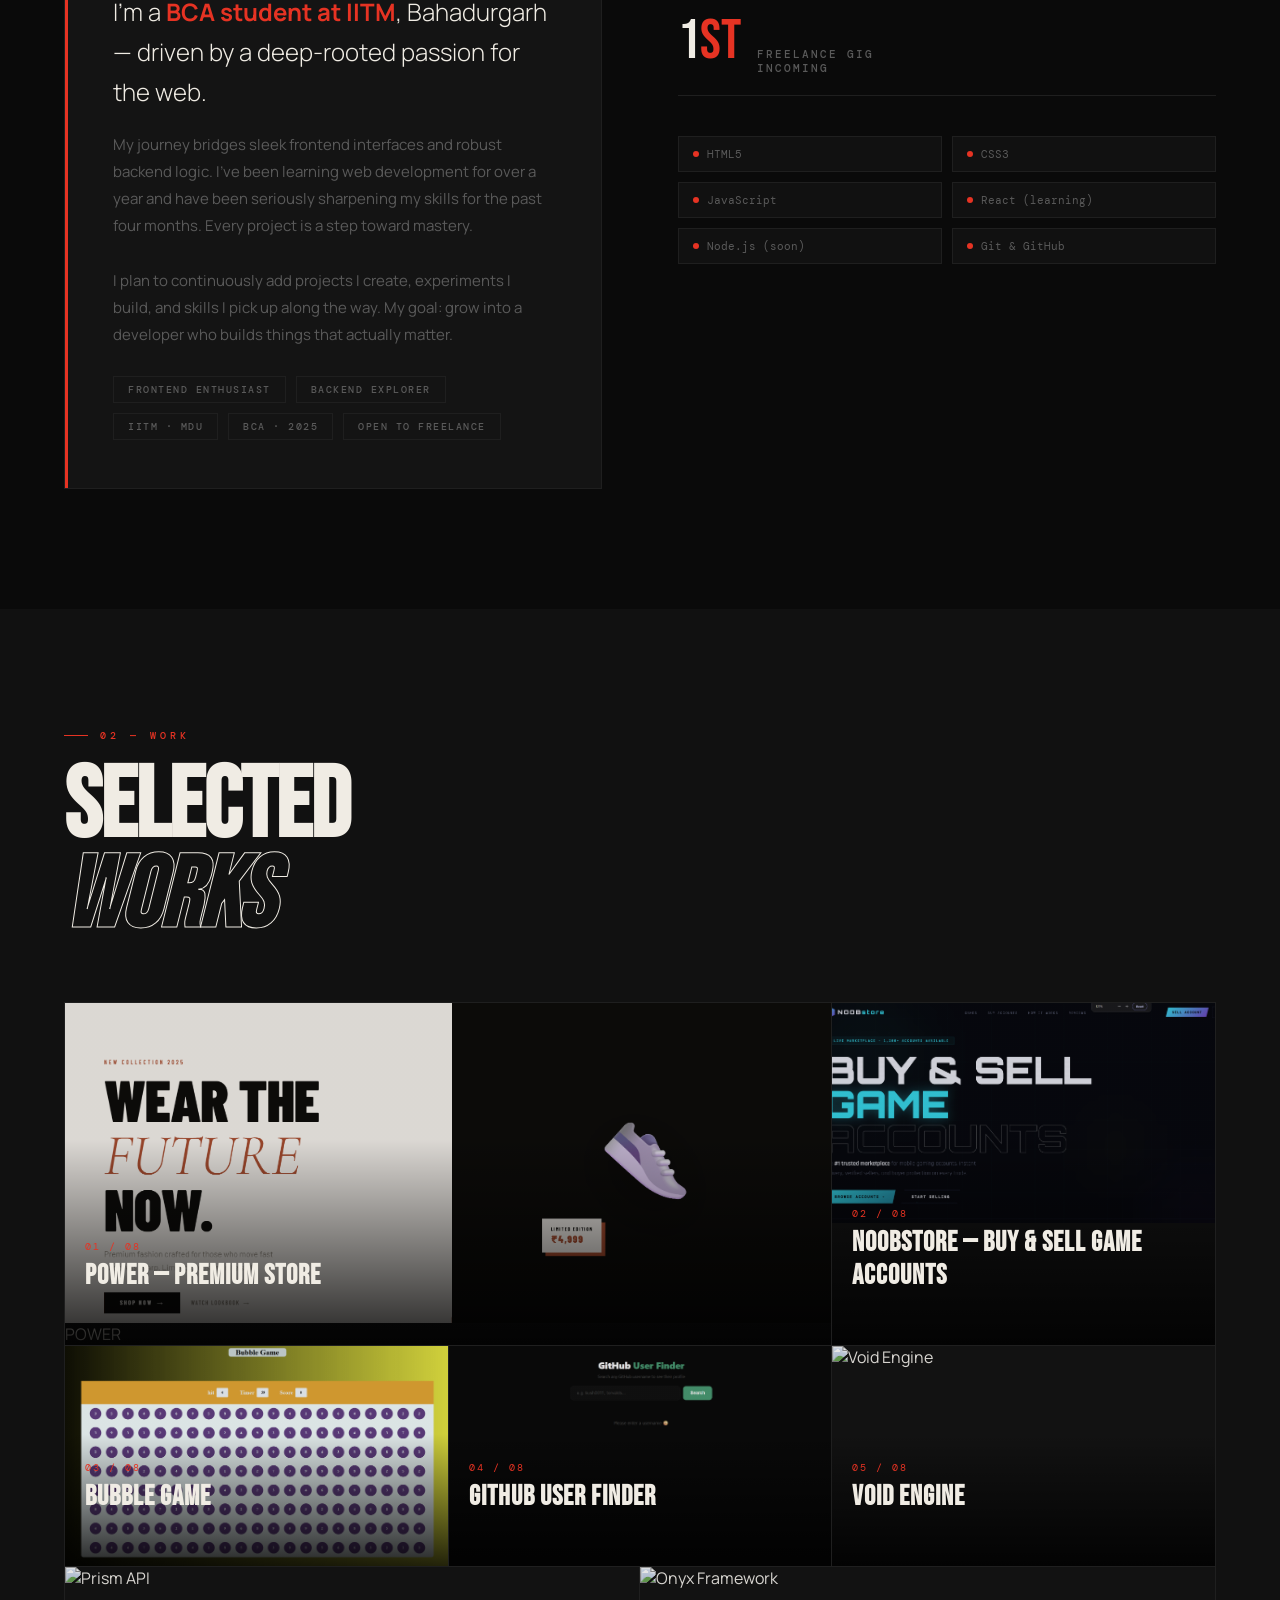
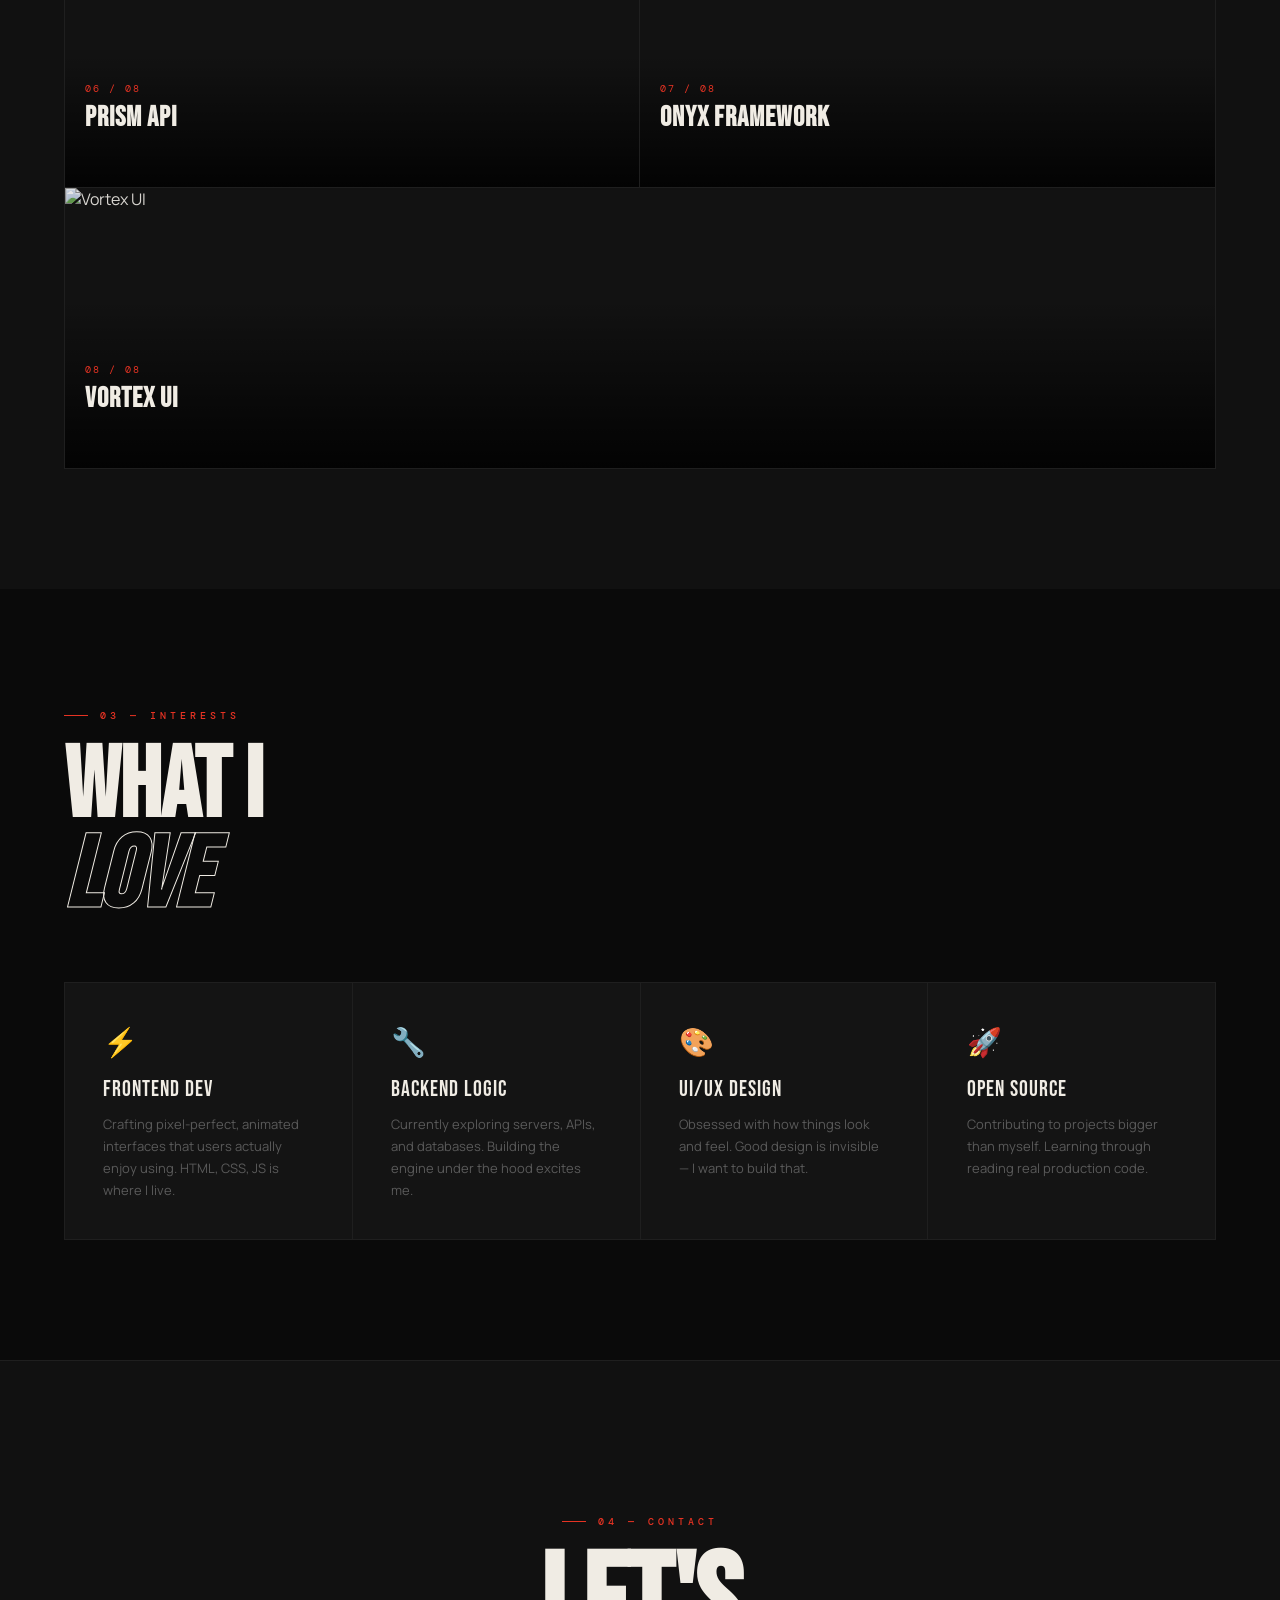
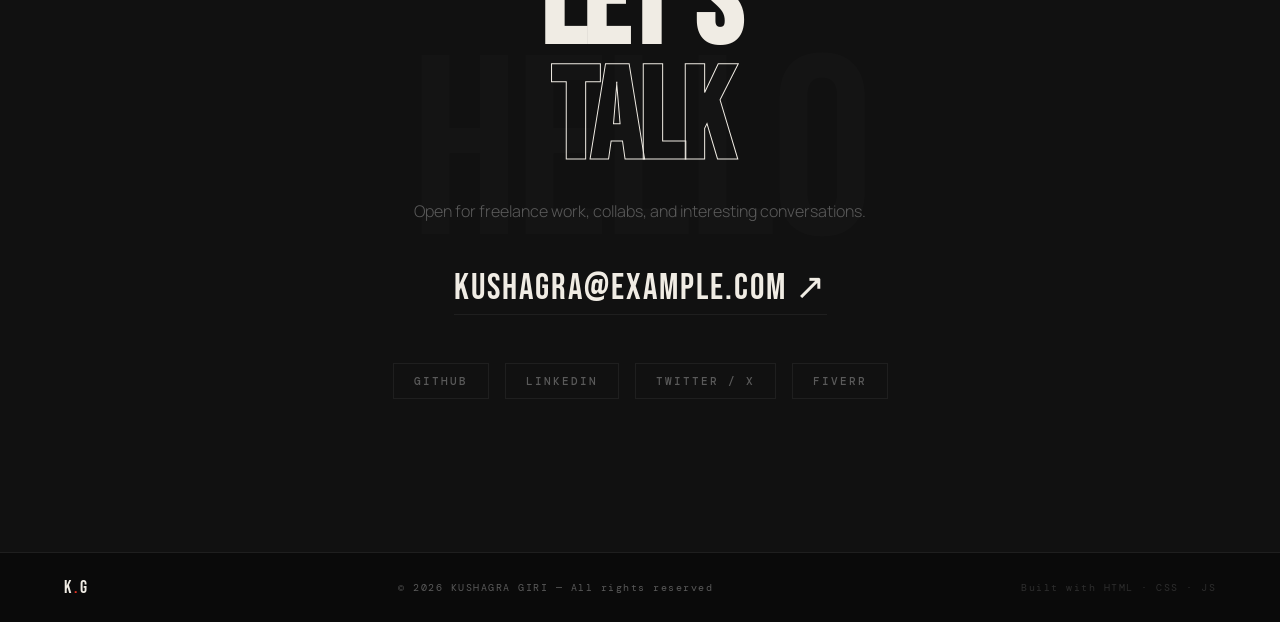
==== commit 06ecd2ac: "Update index.html" ====
--- a/index.html
+++ b/index.html
@@ -868,7 +868,6 @@
       <div class="sec-eyebrow reveal">02 — Work</div>
       <h2 class="sec-title reveal rd1">SELECTED<br><em>WORKS</em></h2>
     </div>
-
   </div>
 
   <div class="projects-grid">
@@ -883,71 +882,72 @@
     </article>
 
     <article class="project-card reveal rd1">
-      <img class="project-img" src="PROJECT/GAME-STORE/image.png" alt="NOOBstore">
+      <img class="project-img" src="PROJECT\GAME-STORE\image.png" alt="NOOBstore">
       <div class="project-overlay"></div>
       <div class="project-body">
         <div class="project-index">02 / 08</div>
         <h3 class="project-title">NOOBstore — Buy & Sell Game Accounts</h3>
-        <a href="PROJECT/GAME-STORE/index.html" class="btn-case">View Case</a>
+        <a href="PROJECT\GAME-STORE\index.html" class="btn-case">View Case</a>
       </div>
     </article>
 
     <article class="project-card reveal rd2">
-      <img class="project-img" src="https://ccdcboise.com/wp-content/uploads/2015/02/upcoming-projects.jpg">
+      <img class="project-img" src="PROJECT/bubbles/Screenshot 2026-03-19 072340.png" alt="Cyber Core">
       <div class="project-overlay"></div>
       <div class="project-body">
         <div class="project-index">03 / 08</div>
-        <h3 class="project-title">Cyber Core</h3>
-        <button class="btn-case">View Case</button>
+
+        <h3 class="project-title">Bubble Game</h3>
+        <a href="PROJECT/bubbles/index.html" class="btn-case">View Case</a>
       </div>
     </article>
 
     <article class="project-card reveal rd1">
-      <img class="project-img" src="https://ccdcboise.com/wp-content/uploads/2015/02/upcoming-projects.jpg">
+      <img class="project-img" src="PROJECT/githubuser/Screenshot 2026-03-19 070606.png" alt="Aether Dashboard">
       <div class="project-overlay"></div>
       <div class="project-body">
         <div class="project-index">04 / 08</div>
-        <h3 class="project-title">UP COMING</h3>
-        <button class="btn-case">View Case</button>
+        <h3 class="project-title">GITHUB User Finder</h3>
+        <a href="PROJECT/githubuser/index.html" class="btn-case">View Case</a>
       </div>
     </article>
 
     <article class="project-card reveal rd2">
-      <img class="project-img" src="https://ccdcboise.com/wp-content/uploads/2015/02/upcoming-projects.jpg" alt="Void Engine">
+      <img class="project-img" src="https://lh3.googleusercontent.com/aida-public/[base64]" alt="Void Engine">
       <div class="project-overlay"></div>
       <div class="project-body">
         <div class="project-index">05 / 08</div>
-        <h3 class="project-title">UP COMING </h3>
+        <h3 class="project-title">Void Engine</h3>
         <button class="btn-case">View Case</button>
       </div>
     </article>
 
     <article class="project-card reveal">
-      <img class="project-img" src="https://ccdcboise.com/wp-content/uploads/2015/02/upcoming-projects.jpg" alt="Prism API">
+      <img class="project-img" src="https://lh3.googleusercontent.com/aida-public/[base64]" alt="Prism API">
       <div class="project-overlay"></div>
       <div class="project-body">
         <div class="project-index">06 / 08</div>
-        <h3 class="project-title">UP COMING</h3>
+        <h3 class="project-title">Prism API</h3>
         <button class="btn-case">View Case</button>
       </div>
     </article>
 
     <article class="project-card reveal rd1">
-      <img class="project-img" src="https://ccdcboise.com/wp-content/uploads/2015/02/upcoming-projects.jpg" alt="Onyx Framework">
+      <img class="project-img" src="https://lh3.googleusercontent.com/aida-public/[base64]" alt="Onyx Framework">
       <div class="project-overlay"></div>
       <div class="project-body">
         <div class="project-index">07 / 08</div>
-        <h3 class="project-title">UP COMING</h3>
+        <h3 class="project-title">Onyx Framework</h3>
         <button class="btn-case">View Case</button>
       </div>
     </article>
 
     <article class="project-card reveal rd2">
-      <img class="project-img" src="https://ccdcboise.com/wp-content/uploads/2015/02/upcoming-projects.jpg" alt="Vortex UI">
+      <img class="project-img" src="https://lh3.googleusercontent.com/aida-public/[base64]" alt="Vortex UI">
       <div class="project-overlay"></div>
       <div class="project-body">
         <div class="project-index">08 / 08</div>
-        <h3 class="project-title">UP COMING</h3>
+        <h3 class="project-title">Vortex UI</h3>
         <button class="btn-case">View Case</button>
       </div>
     </article>
@@ -991,14 +991,14 @@
     <span class="outlined">TALK</span>
   </h2>
   <p class="contact-sub reveal">Open for freelance work, collabs, and interesting conversations.</p>
-  <a class="contact-email reveal" href="mailto:kushgiri2023@gmail.com">
-    kushgiri2023@gmail.com ↗
+  <a class="contact-email reveal" href="mailto:kushagra@example.com">
+    kushagra@example.com ↗
   </a>
   <div class="social-row reveal">
-    <a class="social-link" href="https://github.com/kush0011">GitHub</a>
-    <a class="social-link" href="https://www.linkedin.com/in/kushagra-giri-5725b0334/">LinkedIn</a>
+    <a class="social-link" href="#">GitHub</a>
+    <a class="social-link" href="#">LinkedIn</a>
     <a class="social-link" href="#">Twitter / X</a>
-    <a class="social-link" href="https://www.fiverr.com/s/P27wEXE">Fiverr</a>
+    <a class="social-link" href="#">Fiverr</a>
   </div>
 </section>
 
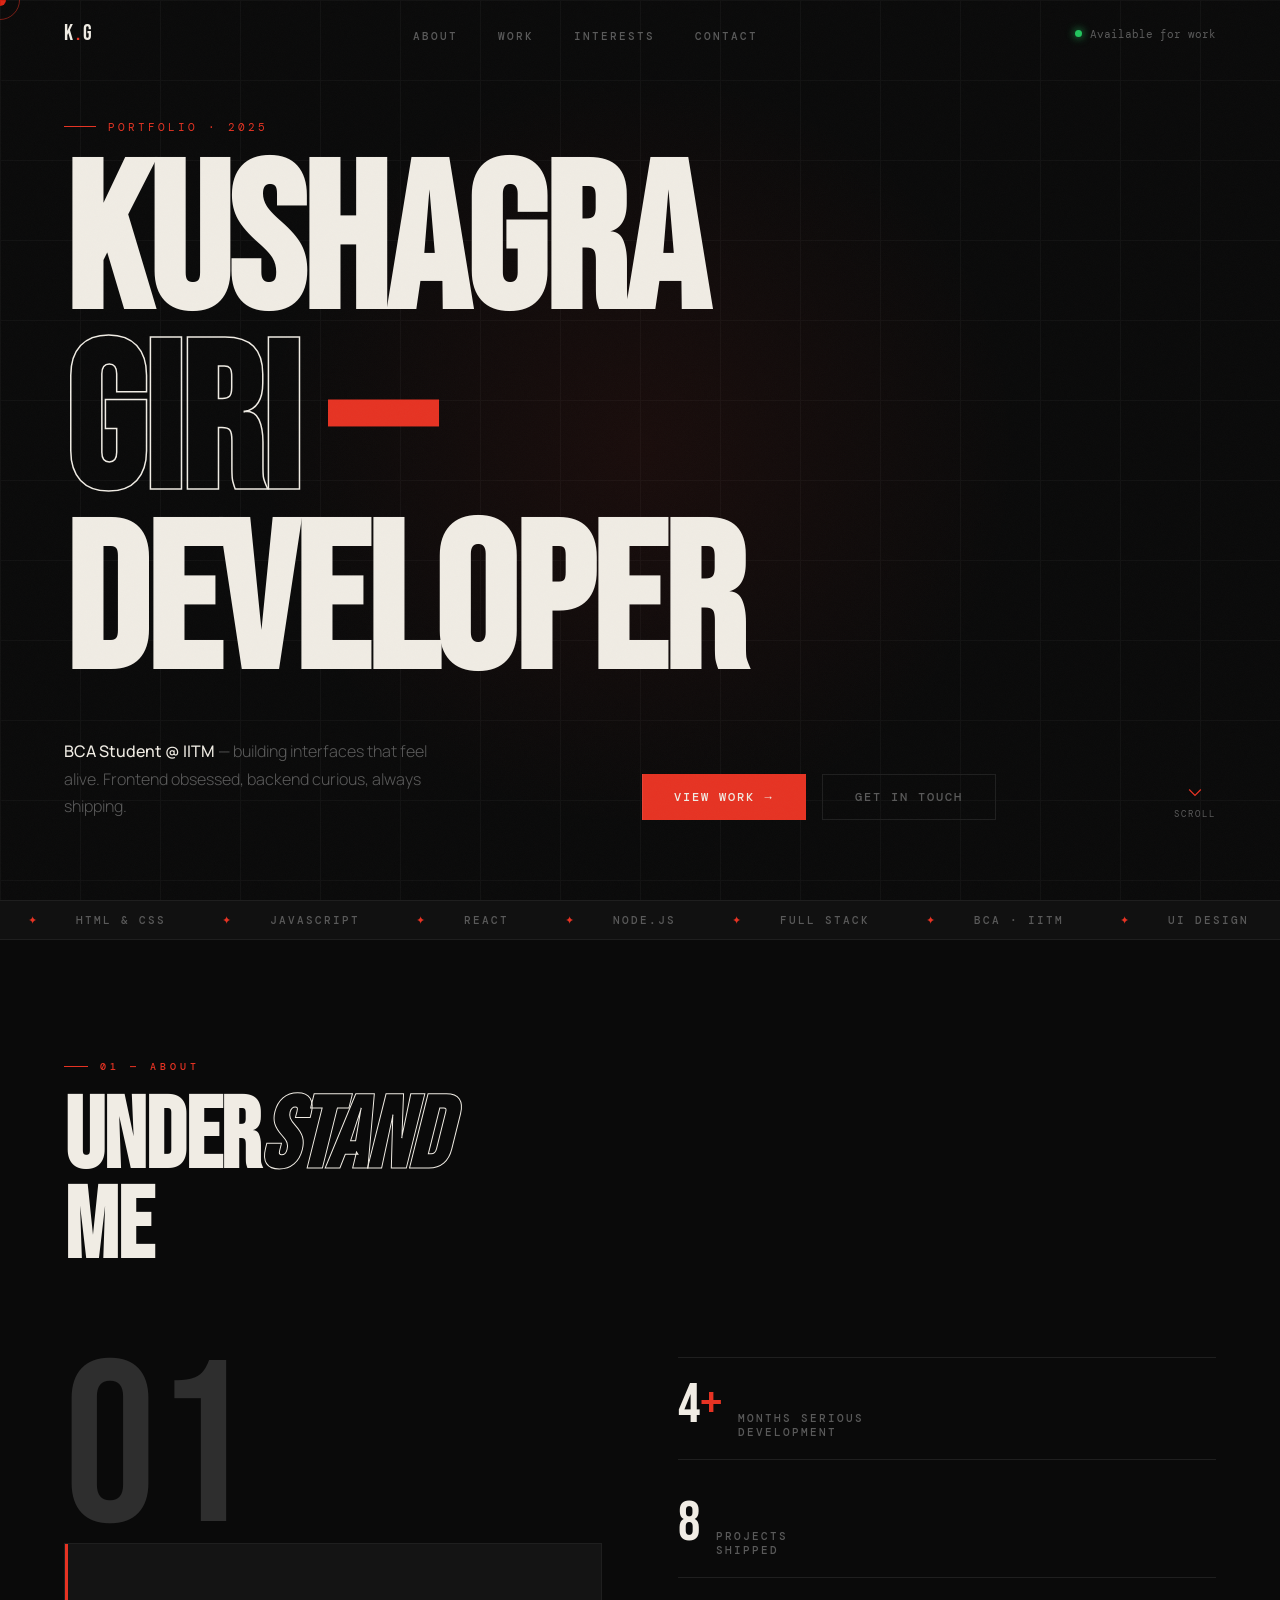
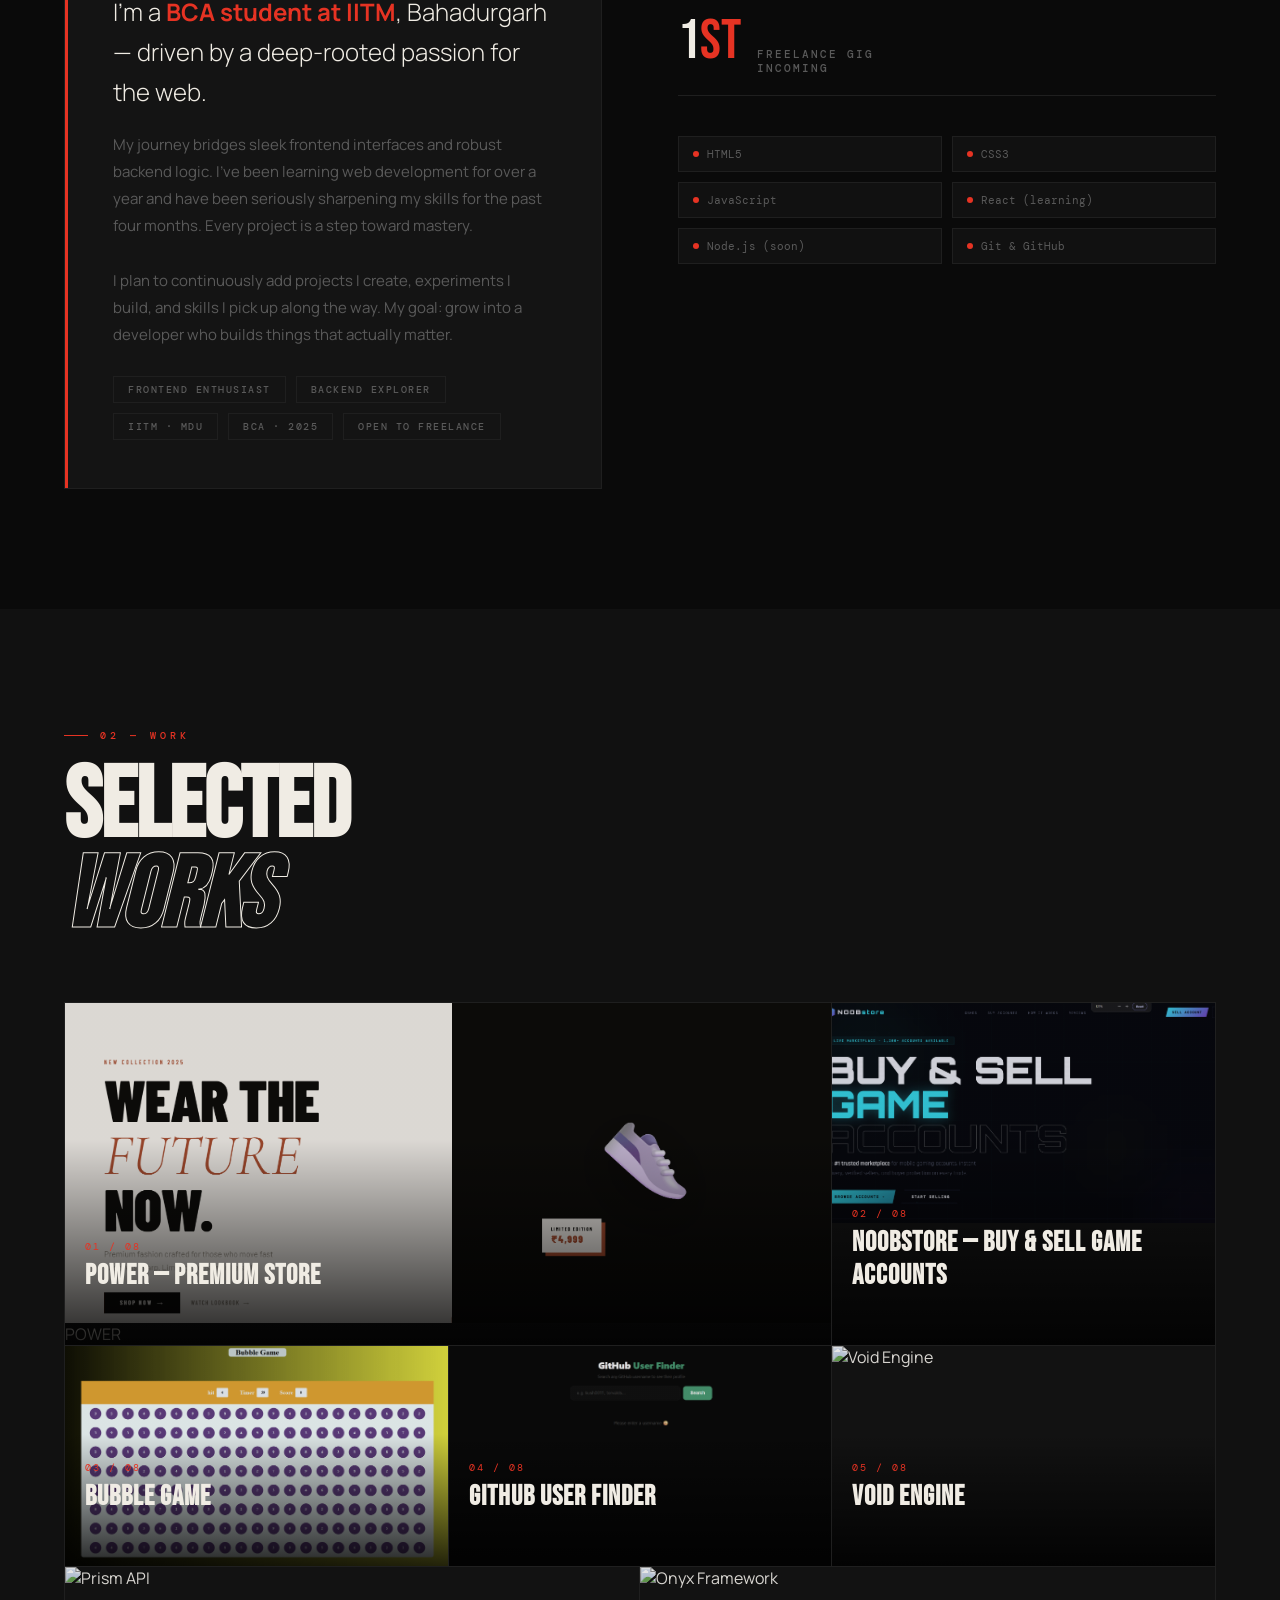
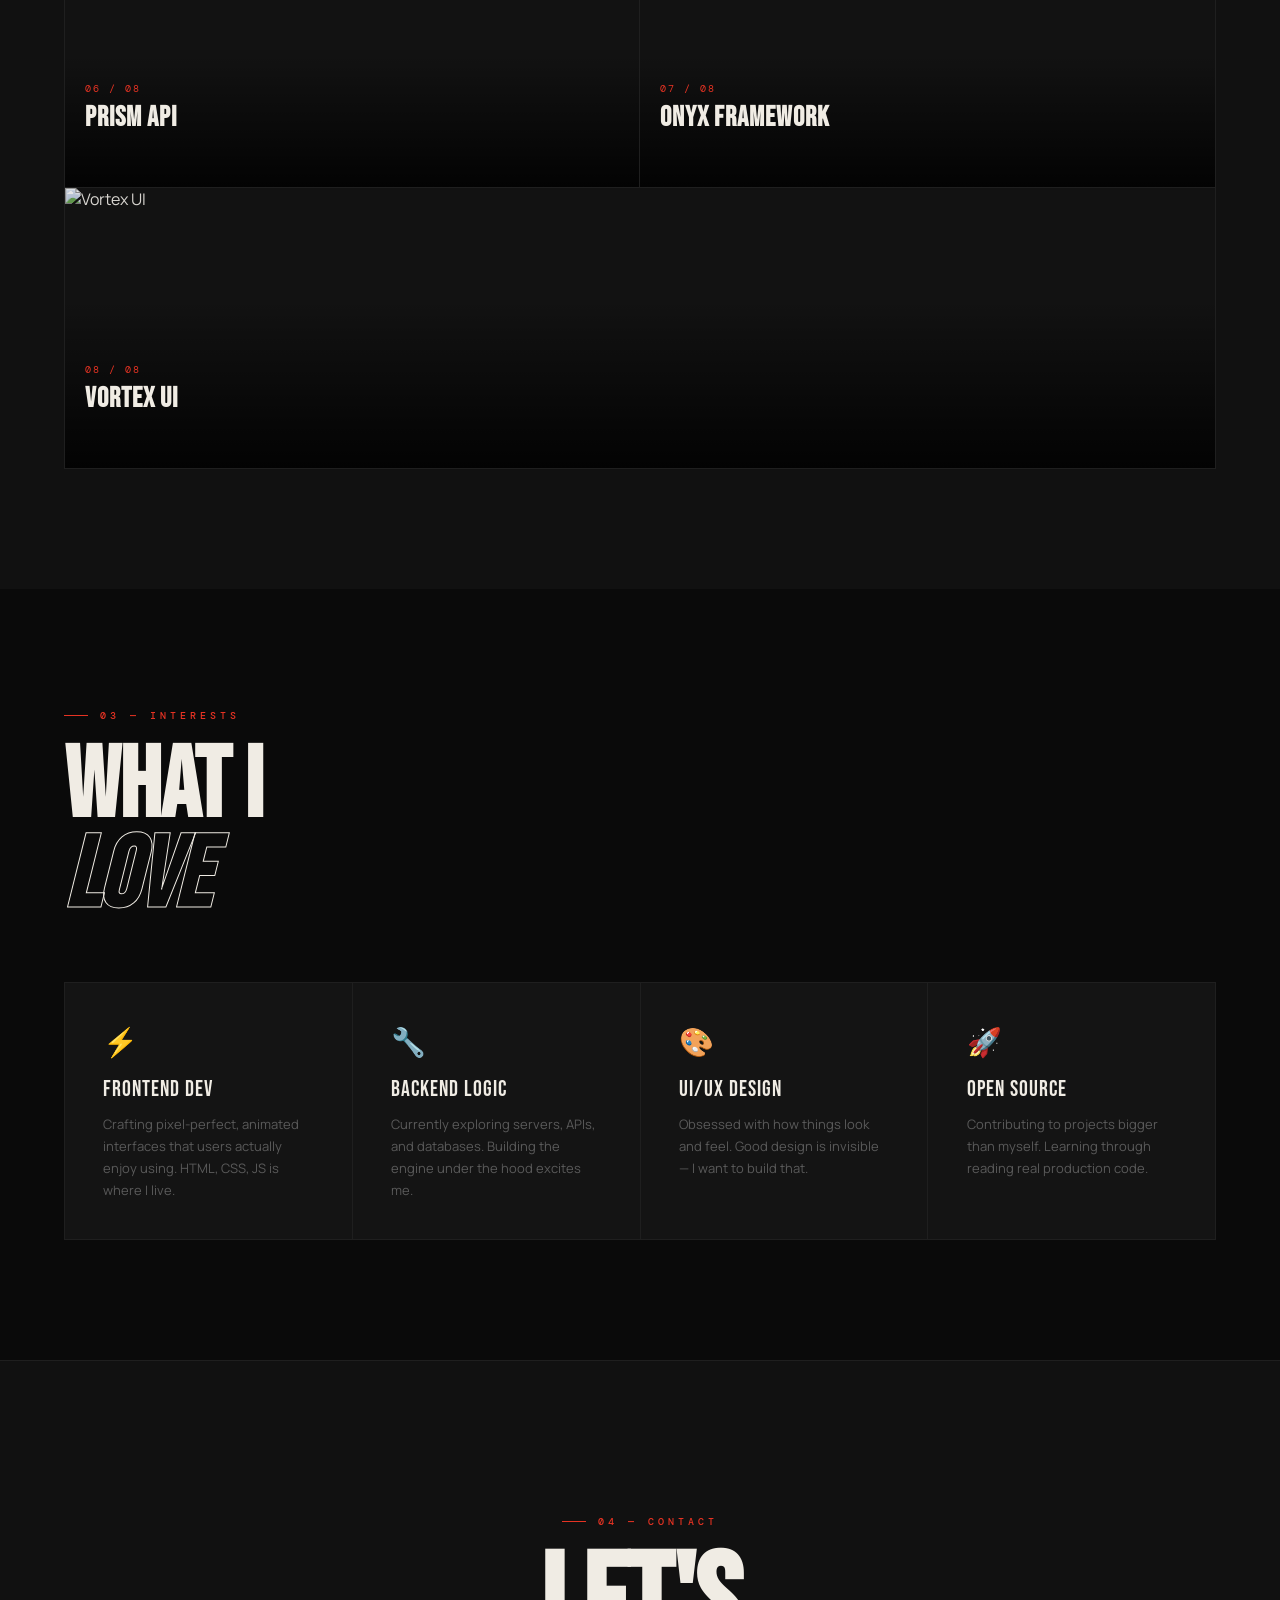
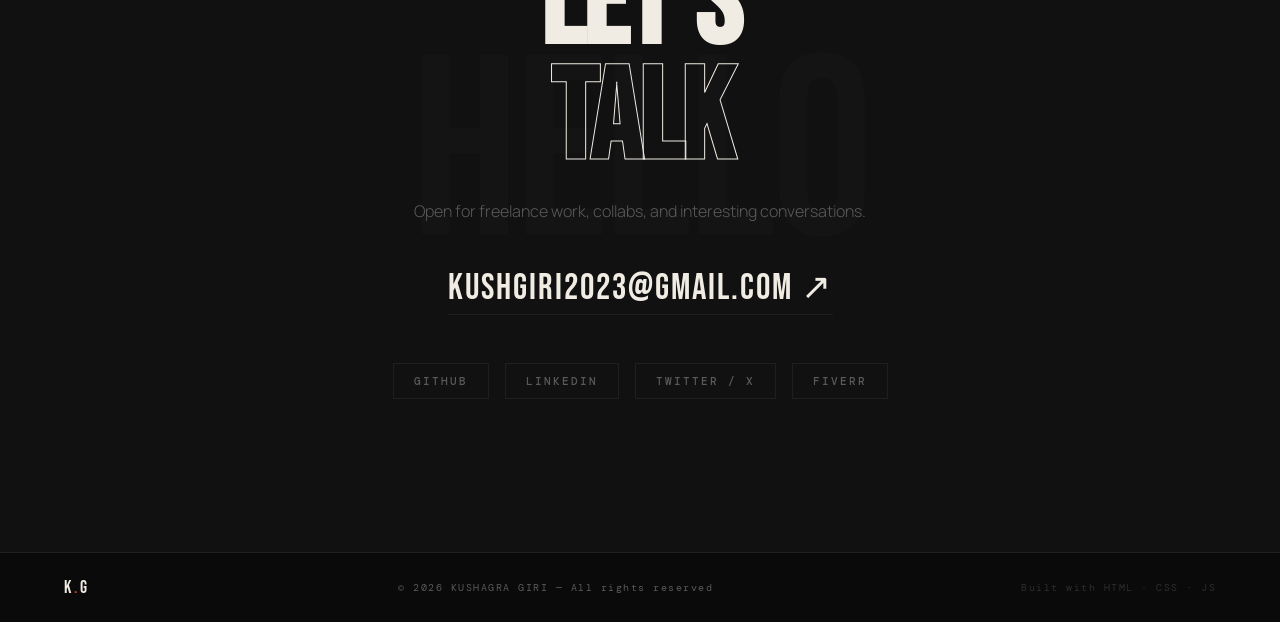
==== commit ce1e468d: "Update index.html" ====
--- a/index.html
+++ b/index.html
@@ -991,12 +991,12 @@
     <span class="outlined">TALK</span>
   </h2>
   <p class="contact-sub reveal">Open for freelance work, collabs, and interesting conversations.</p>
-  <a class="contact-email reveal" href="mailto:kushagra@example.com">
-    kushagra@example.com ↗
+  <a class="contact-email reveal" href="mailto:kushgiri2023@gmail.com">
+    kushgiri2023@gmail.com ↗
   </a>
   <div class="social-row reveal">
-    <a class="social-link" href="#">GitHub</a>
-    <a class="social-link" href="#">LinkedIn</a>
+    <a class="social-link" href="https://github.com/kush0011">GitHub</a>
+    <a class="social-link" href="https://www.linkedin.com/in/kushagra-giri-5725b0334/">LinkedIn</a>
     <a class="social-link" href="#">Twitter / X</a>
     <a class="social-link" href="#">Fiverr</a>
   </div>
